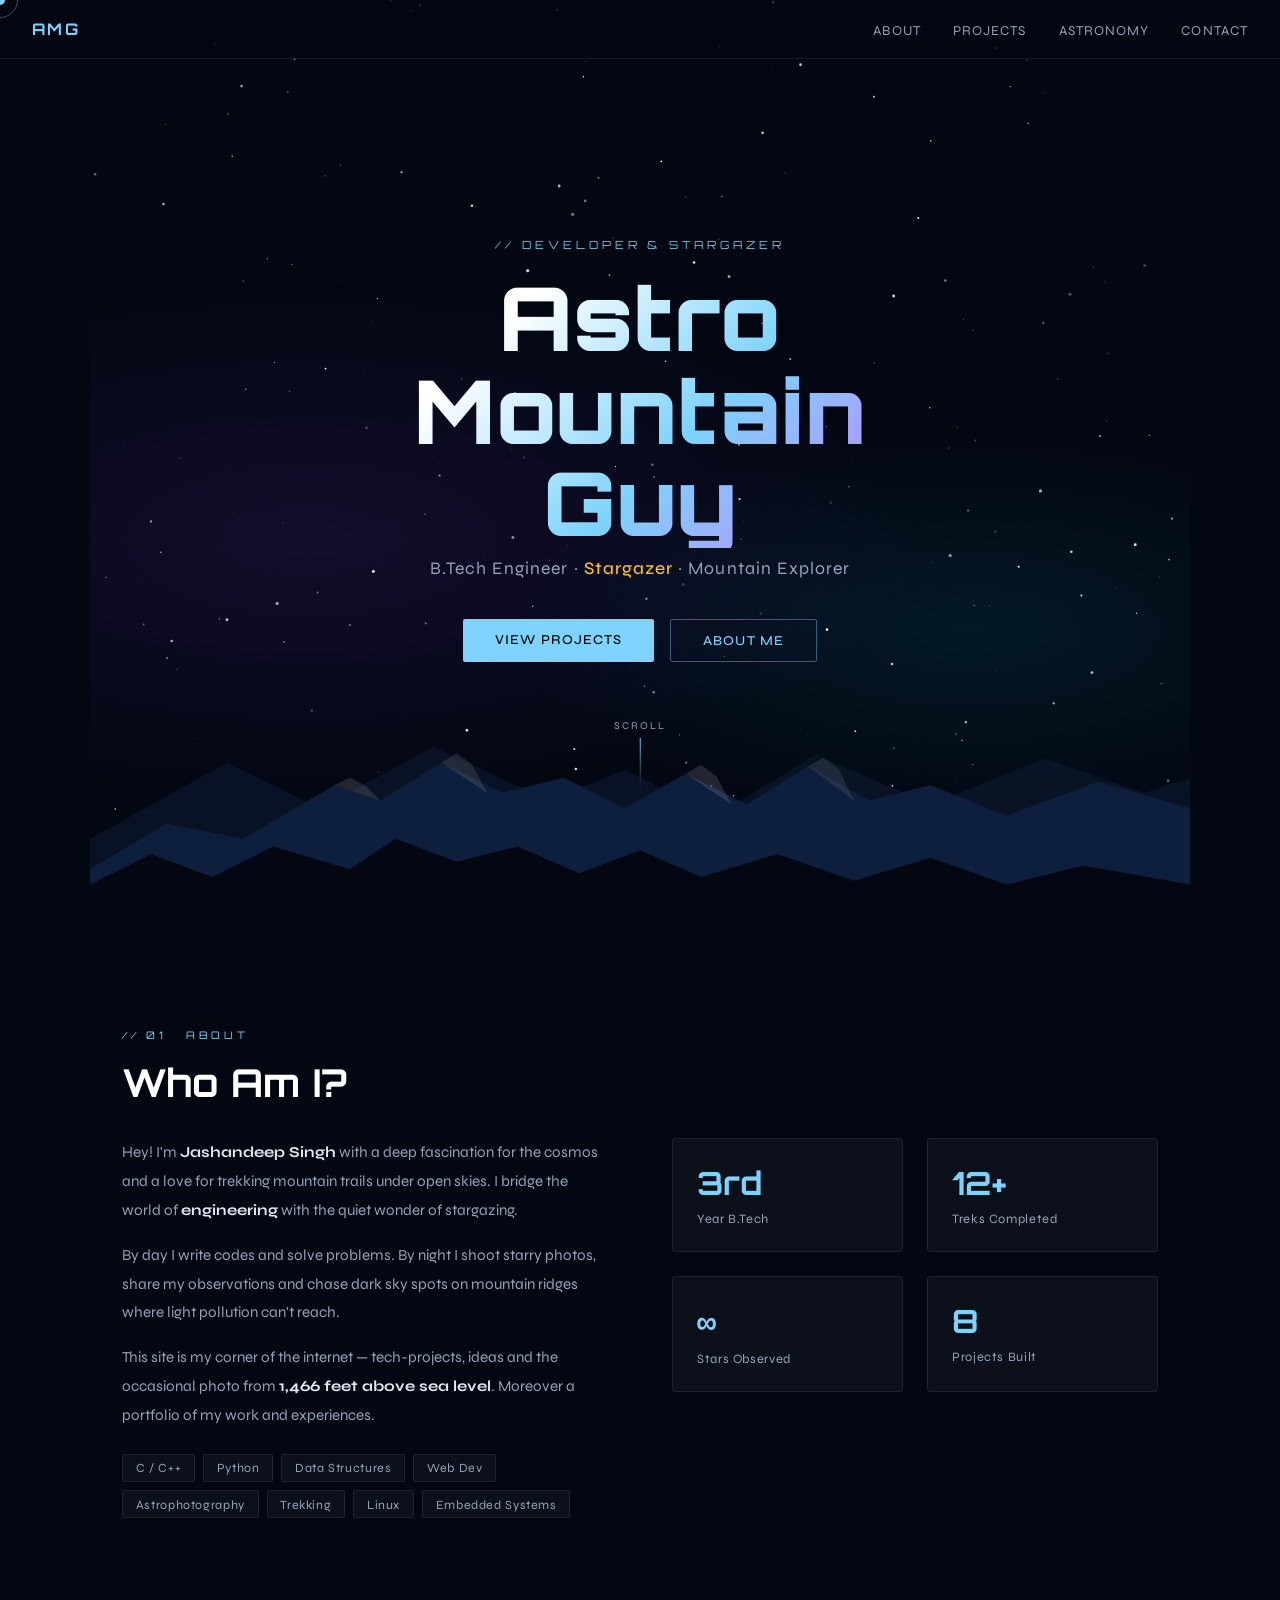
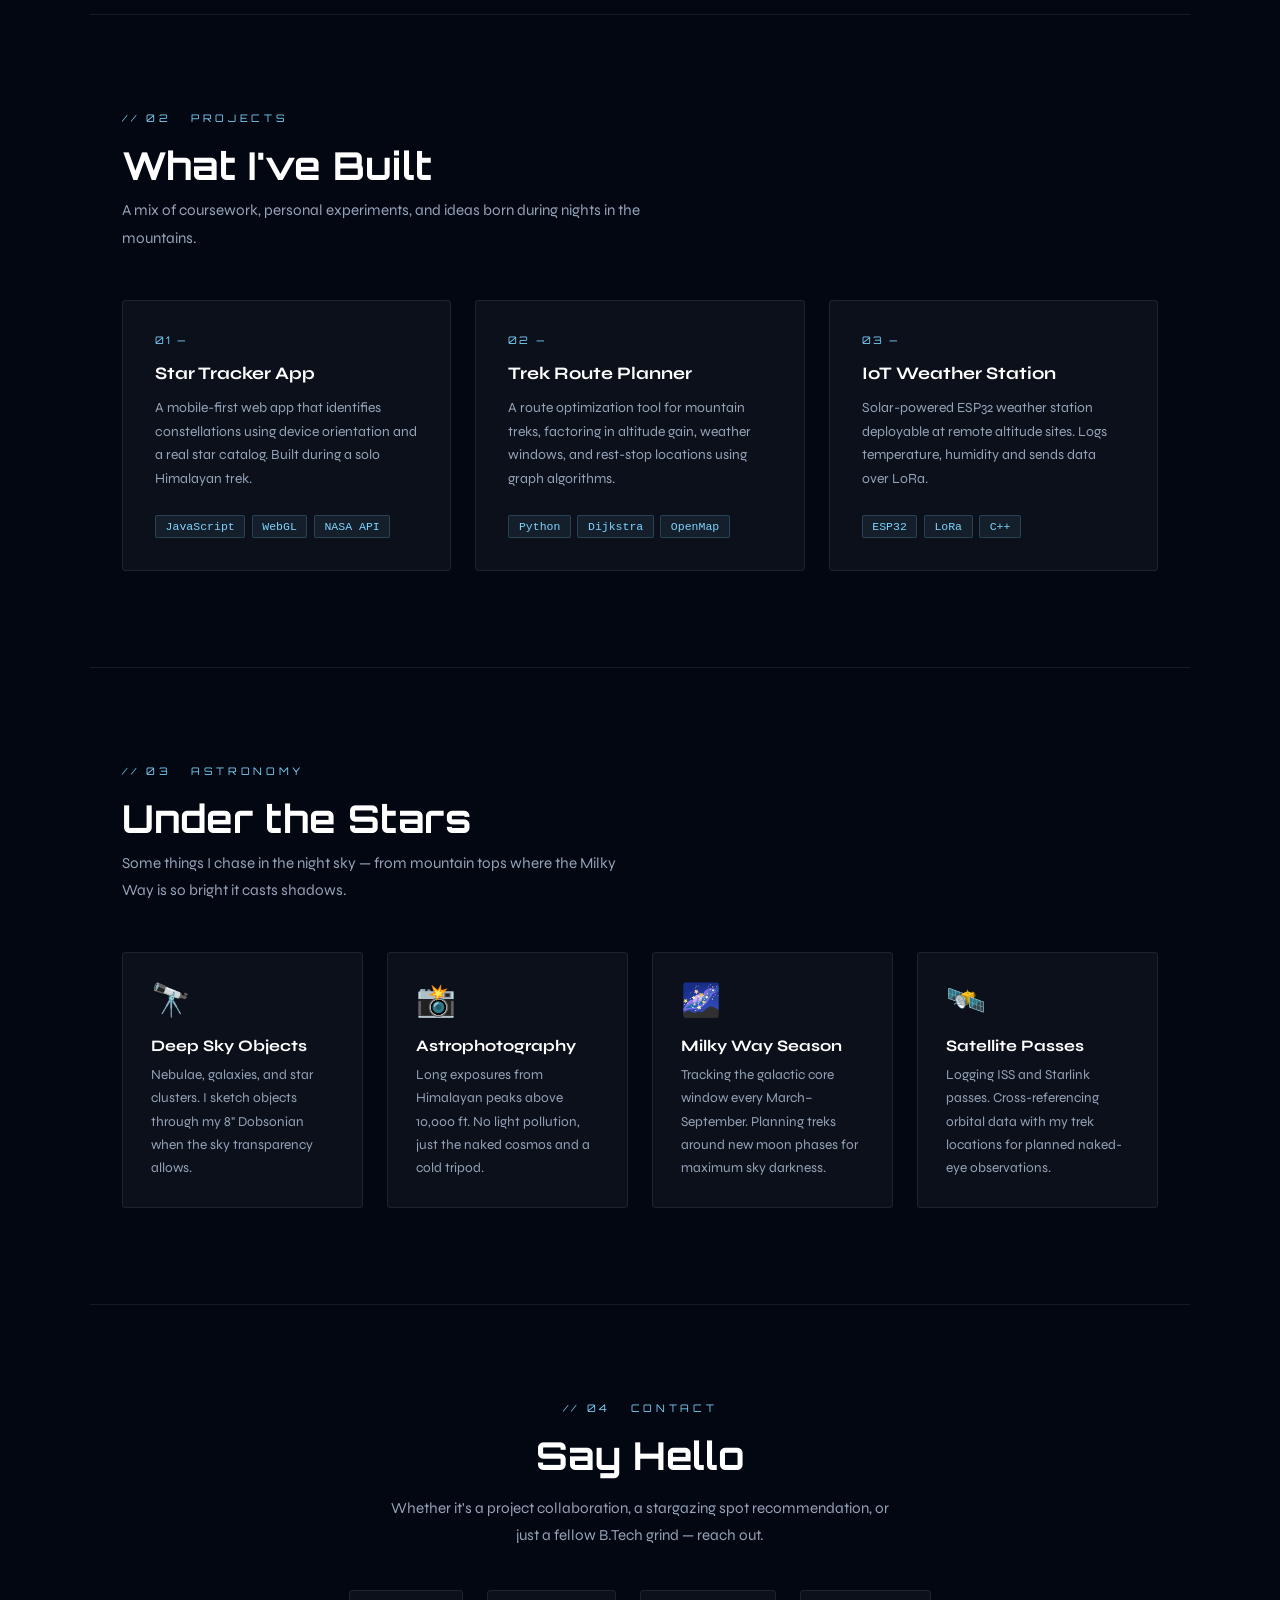
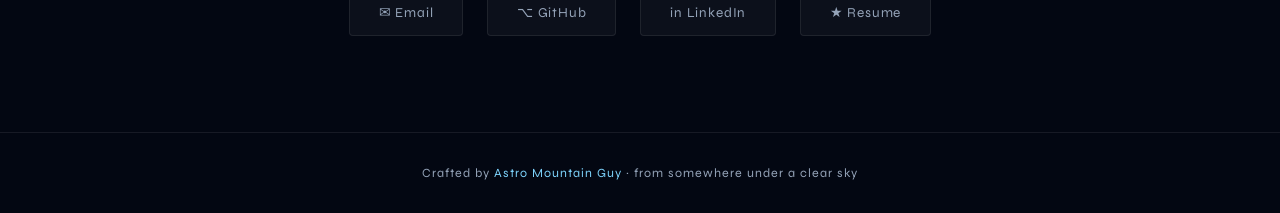
==== index.html @ 45170046 "Versions" ====
<!DOCTYPE html>
<html lang="en">
<head>
  <meta charset="UTF-8" />
  <meta name="viewport" content="width=device-width, initial-scale=1.0" />
  <title>Astro Mountain Guy</title>

  <!-- Google Fonts -->
  <link href="https://fonts.googleapis.com/css2?family=Orbitron:wght@400;700;900&family=Syne:wght@300;400;500;700&display=swap" rel="stylesheet" />

  <!-- Your stylesheet -->
  <link rel="stylesheet" href="style.css" />
</head>
<body>

  <div class="cursor" id="cursor"></div>
  <div class="cursor-ring" id="cursor-ring"></div>

  <!-- NAV -->
  <nav>
    <a href="#hero" class="nav-logo">AMG</a>
    <ul class="nav-links">
      <li><a href="#about">About</a></li>
      <li><a href="#projects">Projects</a></li>
      <li><a href="#astronomy">Astronomy</a></li>
      <li><a href="#contact">Contact</a></li>
    </ul>
  </nav>

  <!-- HERO -->
  <section id="hero">
    <canvas id="stars-canvas"></canvas>
    <div class="aurora"></div>

    <div class="hero-content">
      <p class="hero-label">// Developer &amp; Stargazer</p>
      <h1 class="hero-title">Astro<br/>Mountain<br/>Guy</h1>
      <p class="hero-sub">B.Tech Engineer · <span>Stargazer</span> · Mountain Explorer</p>
      <div class="hero-btns">
        <a href="#projects" class="btn btn-primary">View Projects</a>
        <a href="#about" class="btn btn-ghost">About Me</a>
      </div>
    </div>

    <div class="scroll-hint">
      <span>scroll</span>
      <div class="scroll-line"></div>
    </div>

    <!-- Mountain SVG -->
    <svg class="mountains" viewBox="0 0 1440 280" preserveAspectRatio="none" xmlns="http://www.w3.org/2000/svg">
      <polygon points="0,280 0,200 180,100 300,160 450,80 600,150 700,110 820,170 950,90 1100,155 1250,95 1380,140 1440,120 1440,280" fill="#0a1628" opacity="0.8"/>
      <polygon points="0,280 0,240 100,180 200,200 320,130 380,150 460,100 540,140 620,120 700,160 780,115 860,155 940,105 1020,150 1100,130 1200,170 1320,125 1440,160 1440,280" fill="#0d1f3c"/>
      <polygon points="0,280 0,260 80,220 160,250 240,210 340,240 400,200 480,230 560,210 640,245 720,215 800,250 900,220 1000,255 1100,225 1200,260 1300,235 1440,260 1440,280" fill="#030712"/>
      <polygon points="320,130 340,120 360,130 380,150" fill="rgba(255,255,255,0.12)"/>
      <polygon points="460,100 480,88 500,102 520,140" fill="rgba(255,255,255,0.1)"/>
      <polygon points="780,115 800,103 820,118 840,155" fill="rgba(255,255,255,0.12)"/>
      <polygon points="940,105 960,94 980,108 1000,150" fill="rgba(255,255,255,0.09)"/>
    </svg>
  </section>

  <!-- ABOUT -->
  <section id="about">
    <span class="section-tag">// 01 &nbsp; About</span>
    <h2 class="section-title">Who Am I?</h2>
    <div class="about-grid reveal">
      <div class="about-text">
         <p>Hey! I'm <strong>Jashandeep Singh</strong> with a deep fascination for the cosmos and a love for trekking mountain trails under open skies. I bridge the world of <strong>engineering</strong> with the quiet wonder of stargazing.</p>
        <p>By day I write codes and solve problems. By night I shoot starry photos, share my observations and chase dark sky spots on mountain ridges where light pollution can't reach.</p>
        <p>This site is my corner of the internet — tech-projects, ideas and the occasional photo from <strong>1,466 feet above sea level</strong>. Moreover a portfolio of my work and experiences.</p>
        <div class="skill-tags">
          <span class="tag">C / C++</span>
          <span class="tag">Python</span>
          <span class="tag">Data Structures</span>
          <span class="tag">Web Dev</span>
          <span class="tag">Astrophotography</span>
          <span class="tag">Trekking</span>
          <span class="tag">Linux</span>
          <span class="tag">Embedded Systems</span>
        </div>
      </div>
      <div class="stats-grid">
        <div class="stat-card">
          <span class="stat-num">3rd</span>
          <span class="stat-label">Year B.Tech</span>
        </div>
        <div class="stat-card">
          <span class="stat-num">12+</span>
          <span class="stat-label">Treks Completed</span>
        </div>
        <div class="stat-card">
          <span class="stat-num">∞</span>
          <span class="stat-label">Stars Observed</span>
        </div>
        <div class="stat-card">
          <span class="stat-num">8</span>
          <span class="stat-label">Projects Built</span>
        </div>
      </div>
    </div>
  </section>

  <!-- PROJECTS -->
  <section id="projects">
    <span class="section-tag">// 02 &nbsp; Projects</span>
    <h2 class="section-title">What I've Built</h2>
    <p class="section-desc">A mix of coursework, personal experiments, and ideas born during nights in the mountains.</p>
    <div class="projects-grid">
      <div class="project-card reveal">
        <span class="project-num">01 —</span>
        <h3 class="project-title">Star Tracker App</h3>
        <p class="project-desc">A mobile-first web app that identifies constellations using device orientation and a real star catalog. Built during a solo Himalayan trek.</p>
        <div class="project-stack">
          <span class="stack-pill">JavaScript</span>
          <span class="stack-pill">WebGL</span>
          <span class="stack-pill">NASA API</span>
        </div>
      </div>
      <div class="project-card reveal">
        <span class="project-num">02 —</span>
        <h3 class="project-title">Trek Route Planner</h3>
        <p class="project-desc">A route optimization tool for mountain treks, factoring in altitude gain, weather windows, and rest-stop locations using graph algorithms.</p>
        <div class="project-stack">
          <span class="stack-pill">Python</span>
          <span class="stack-pill">Dijkstra</span>
          <span class="stack-pill">OpenMap</span>
        </div>
      </div>
      <div class="project-card reveal">
        <span class="project-num">03 —</span>
        <h3 class="project-title">IoT Weather Station</h3>
        <p class="project-desc">Solar-powered ESP32 weather station deployable at remote altitude sites. Logs temperature, humidity and sends data over LoRa.</p>
        <div class="project-stack">
          <span class="stack-pill">ESP32</span>
          <span class="stack-pill">LoRa</span>
          <span class="stack-pill">C++</span>
        </div>
      </div>
    </div>
  </section>

  <!-- ASTRONOMY -->
  <section id="astronomy">
    <span class="section-tag">// 03 &nbsp; Astronomy</span>
    <h2 class="section-title">Under the Stars</h2>
    <p class="section-desc">Some things I chase in the night sky — from mountain tops where the Milky Way is so bright it casts shadows.</p>
    <div class="astro-grid">
      <div class="astro-card reveal">
        <span class="astro-icon">🔭</span>
        <h3 class="astro-title">Deep Sky Objects</h3>
        <p class="astro-text">Nebulae, galaxies, and star clusters. I sketch objects through my 8" Dobsonian when the sky transparency allows.</p>
      </div>
      <div class="astro-card reveal">
        <span class="astro-icon">📸</span>
        <h3 class="astro-title">Astrophotography</h3>
        <p class="astro-text">Long exposures from Himalayan peaks above 10,000 ft. No light pollution, just the naked cosmos and a cold tripod.</p>
      </div>
      <div class="astro-card reveal">
        <span class="astro-icon">🌌</span>
        <h3 class="astro-title">Milky Way Season</h3>
        <p class="astro-text">Tracking the galactic core window every March–September. Planning treks around new moon phases for maximum sky darkness.</p>
      </div>
      <div class="astro-card reveal">
        <span class="astro-icon">🛰️</span>
        <h3 class="astro-title">Satellite Passes</h3>
        <p class="astro-text">Logging ISS and Starlink passes. Cross-referencing orbital data with my trek locations for planned naked-eye observations.</p>
      </div>
    </div>
  </section>

  <!-- CONTACT -->
  <section id="contact">
    <span class="section-tag">// 04 &nbsp; Contact</span>
    <h2 class="section-title">Say Hello</h2>
    <p class="section-desc">Whether it's a project collaboration, a stargazing spot recommendation, or just a fellow B.Tech grind — reach out.</p>
    <div class="contact-links">
      <a href="mailto:you@email.com" class="contact-link">✉ Email</a>
      <a href="https://github.com/" class="contact-link">⌥ GitHub</a>
      <a href="https://linkedin.com/" class="contact-link">in LinkedIn</a>
      <a href="#" class="contact-link">★ Resume</a>
    </div>
  </section>

  <footer>
    <p>Crafted by <span>Astro Mountain Guy</span> · from somewhere under a clear sky</p>
  </footer>

  <!-- JavaScript -->
  <script>
    // Custom cursor
    const cursor = document.getElementById('cursor');
    const ring = document.getElementById('cursor-ring');
    document.addEventListener('mousemove', e => {
      cursor.style.left = e.clientX + 'px';
      cursor.style.top  = e.clientY + 'px';
      ring.style.left   = e.clientX + 'px';
      ring.style.top    = e.clientY + 'px';
    });

    // Stars
    const canvas = document.getElementById('stars-canvas');
    const ctx = canvas.getContext('2d');
    let stars = [];
    function resize() {
      canvas.width  = window.innerWidth;
      canvas.height = window.innerHeight;
      stars = [];
      for (let i = 0; i < 300; i++) {
        stars.push({
          x: Math.random() * canvas.width,
          y: Math.random() * canvas.height,
          r: Math.random() * 1.4 + 0.2,
          a: Math.random(),
          da: (Math.random() - 0.5) * 0.004
        });
      }
    }
    resize();
    window.addEventListener('resize', resize);

    function drawStars() {
      ctx.clearRect(0, 0, canvas.width, canvas.height);
      stars.forEach(s => {
        s.a = Math.max(0.05, Math.min(1, s.a + s.da));
        if (s.a <= 0.05 || s.a >= 1) s.da *= -1;
        ctx.beginPath();
        ctx.arc(s.x, s.y, s.r, 0, Math.PI * 2);
        ctx.fillStyle = `rgba(255,255,255,${s.a})`;
        ctx.fill();
      });
      if (Math.random() < 0.002) {
        const sx = Math.random() * canvas.width * 0.8;
        const sy = Math.random() * canvas.height * 0.4;
        const grad = ctx.createLinearGradient(sx, sy, sx + 120, sy + 60);
        grad.addColorStop(0, 'rgba(125,211,252,0.8)');
        grad.addColorStop(1, 'transparent');
        ctx.strokeStyle = grad; ctx.lineWidth = 1.5;
        ctx.beginPath(); ctx.moveTo(sx, sy); ctx.lineTo(sx + 120, sy + 60);
        ctx.stroke();
      }
      requestAnimationFrame(drawStars);
    }
    drawStars();

    // Scroll reveal
    const reveals = document.querySelectorAll('.reveal');
    const observer = new IntersectionObserver(entries => {
      entries.forEach((e, i) => {
        if (e.isIntersecting) {
          setTimeout(() => e.target.classList.add('visible'), i * 80);
          observer.unobserve(e.target);
        }
      });
    }, { threshold: 0.1 });
    reveals.forEach(el => observer.observe(el));

    // Parallax
    window.addEventListener('scroll', () => {
      const y = window.scrollY;
      document.querySelector('.mountains').style.transform = `translateY(${y * 0.3}px)`;
      document.querySelector('.aurora').style.transform    = `translateY(${y * 0.1}px)`;
    });
  </script>

</body>
</html>
---- style.css ----
*, *::before, *::after { margin: 0; padding: 0; box-sizing: border-box; }

:root {
  --sky: #030712;
  --deep: #050d1f;
  --accent: #7dd3fc;
  --accent2: #c084fc;
  --gold: #fbbf24;
  --muted: #94a3b8;
  --surface: rgba(255,255,255,0.04);
  --border: rgba(255,255,255,0.08);
}

html { scroll-behavior: smooth; }

body {
  font-family: 'Syne', sans-serif;
  background: var(--sky);
  color: #e2e8f0;
  overflow-x: hidden;
  cursor: none;
}

/* ─── Custom Cursor ─── */
.cursor {
  position: fixed; width: 10px; height: 10px;
  background: var(--accent); border-radius: 50%;
  pointer-events: none; z-index: 9999;
  transform: translate(-50%,-50%);
  transition: transform 0.1s, background 0.3s;
  mix-blend-mode: screen;
}
.cursor-ring {
  position: fixed; width: 36px; height: 36px;
  border: 1px solid rgba(125,211,252,0.4); border-radius: 50%;
  pointer-events: none; z-index: 9998;
  transform: translate(-50%,-50%);
  transition: transform 0.15s ease, width 0.3s, height 0.3s;
}

/* ─── Nav ─── */
nav {
  position: fixed; top: 0; left: 0; right: 0; z-index: 100;
  padding: 1.2rem 2rem;
  display: flex; justify-content: space-between; align-items: center;
  backdrop-filter: blur(20px);
  background: rgba(3,7,18,0.6);
  border-bottom: 0.5px solid var(--border);
  transition: background 0.4s;
}
.nav-logo {
  font-family: 'Orbitron', monospace;
  font-size: 1rem; font-weight: 700;
  letter-spacing: 0.15em;
  color: var(--accent);
  text-decoration: none;
}
.nav-links { display: flex; gap: 2rem; list-style: none; }
.nav-links a {
  text-decoration: none; color: var(--muted);
  font-size: 0.85rem; letter-spacing: 0.08em;
  text-transform: uppercase;
  transition: color 0.3s;
  position: relative;
}
.nav-links a::after {
  content: ''; position: absolute; bottom: -4px; left: 0; right: 0;
  height: 1px; background: var(--accent);
  transform: scaleX(0); transition: transform 0.3s;
}
.nav-links a:hover { color: #fff; }
.nav-links a:hover::after { transform: scaleX(1); }

/* ─── Hero ─── */
#hero {
  position: relative; height: 100vh; overflow: hidden;
  display: flex; align-items: center; justify-content: center;
}
#stars-canvas {
  position: absolute; inset: 0; z-index: 0;
}
.mountains {
  position: absolute; bottom: 0; left: 0; right: 0; z-index: 2;
}
.aurora {
  position: absolute; inset: 0; z-index: 1; pointer-events: none;
  background:
    radial-gradient(ellipse 80% 40% at 20% 60%, rgba(124,58,237,0.12) 0%, transparent 70%),
    radial-gradient(ellipse 60% 30% at 80% 70%, rgba(6,182,212,0.1) 0%, transparent 70%);
  animation: aurora-shift 12s ease-in-out infinite alternate;
}
@keyframes aurora-shift {
  from { opacity: 0.6; transform: scaleX(1); }
  to   { opacity: 1;   transform: scaleX(1.08); }
}
.hero-content {
  position: relative; z-index: 3;
  text-align: center;
  animation: fade-up 1.2s ease both;
}
@keyframes fade-up {
  from { opacity: 0; transform: translateY(30px); }
  to   { opacity: 1; transform: translateY(0); }
}
.hero-label {
  font-family: 'Orbitron', monospace;
  font-size: 0.7rem; letter-spacing: 0.35em;
  color: var(--accent); text-transform: uppercase;
  margin-bottom: 1.2rem; opacity: 0.9;
}
.hero-title {
  font-family: 'Orbitron', monospace;
  font-size: clamp(2.4rem, 7vw, 5.5rem);
  font-weight: 900; line-height: 1.05;
  background: linear-gradient(135deg, #fff 20%, var(--accent) 60%, var(--accent2) 100%);
  -webkit-background-clip: text;
  -webkit-text-fill-color: transparent;
  background-clip: text;
  margin-bottom: 0.6rem;
}
.hero-sub {
  font-size: clamp(0.85rem, 2vw, 1.1rem);
  color: var(--muted); font-weight: 300;
  letter-spacing: 0.06em; margin-bottom: 2.5rem;
}
.hero-sub span { color: var(--gold); font-weight: 500; }

.hero-btns { display: flex; gap: 1rem; justify-content: center; flex-wrap: wrap; }
.btn {
  padding: 0.75rem 2rem;
  font-family: 'Syne', sans-serif;
  font-size: 0.85rem; font-weight: 500;
  letter-spacing: 0.08em; text-transform: uppercase;
  border-radius: 2px;
  text-decoration: none; cursor: none;
  transition: all 0.3s;
}
.btn-primary { background: var(--accent); color: #000; border: none; }
.btn-primary:hover { background: #fff; transform: translateY(-2px); }
.btn-ghost {
  background: transparent; color: var(--accent);
  border: 1px solid rgba(125,211,252,0.4);
}
.btn-ghost:hover { background: rgba(125,211,252,0.1); transform: translateY(-2px); }

.scroll-hint {
  position: absolute; bottom: 7rem; left: 50%;
  transform: translateX(-50%); z-index: 3;
  display: flex; flex-direction: column; align-items: center; gap: 0.4rem;
}
.scroll-hint span {
  font-size: 0.65rem; letter-spacing: 0.2em;
  color: var(--muted); text-transform: uppercase;
}
.scroll-line {
  width: 1px; height: 50px;
  background: linear-gradient(to bottom, var(--accent), transparent);
  animation: scroll-drop 2s ease-in-out infinite;
}
@keyframes scroll-drop {
  0%,100% { opacity: 0; transform: translateY(-10px); }
  50%      { opacity: 1; transform: translateY(0); }
}

/* ─── Sections ─── */
section { padding: 6rem 2rem; max-width: 1100px; margin: 0 auto; }

.section-tag {
  font-family: 'Orbitron', monospace;
  font-size: 0.65rem; letter-spacing: 0.35em;
  color: var(--accent); text-transform: uppercase;
  margin-bottom: 1rem; display: block;
}
h2.section-title {
  font-family: 'Orbitron', monospace;
  font-size: clamp(1.6rem, 4vw, 2.4rem);
  font-weight: 700; color: #fff; margin-bottom: 0.5rem;
}
.section-desc {
  color: var(--muted); max-width: 520px;
  line-height: 1.8; font-size: 0.95rem; margin-bottom: 3rem;
}

/* ─── About ─── */
#about { padding-top: 8rem; }
.about-grid {
  display: grid; grid-template-columns: 1fr 1fr;
  gap: 4rem; align-items: start; margin-top: 2rem;
}
.about-text p {
  color: var(--muted); line-height: 1.9;
  font-size: 0.95rem; margin-bottom: 1rem;
}
.about-text strong { color: #e2e8f0; }

.skill-tags { display: flex; flex-wrap: wrap; gap: 0.5rem; margin-top: 1.5rem; }
.tag {
  padding: 0.35rem 0.8rem;
  background: var(--surface);
  border: 0.5px solid var(--border);
  border-radius: 2px;
  font-size: 0.78rem; color: var(--muted);
  letter-spacing: 0.05em; transition: all 0.3s;
}
.tag:hover { border-color: var(--accent); color: var(--accent); }

.stats-grid { display: grid; grid-template-columns: 1fr 1fr; gap: 1.5rem; }
.stat-card {
  padding: 1.5rem;
  background: var(--surface);
  border: 0.5px solid var(--border);
  border-radius: 4px;
  transition: border-color 0.3s, transform 0.3s;
}
.stat-card:hover { border-color: rgba(125,211,252,0.4); transform: translateY(-3px); }
.stat-num {
  font-family: 'Orbitron', monospace;
  font-size: 2rem; font-weight: 700; color: var(--accent);
  display: block; margin-bottom: 0.3rem;
}
.stat-label { font-size: 0.8rem; color: var(--muted); letter-spacing: 0.05em; }

/* ─── Projects ─── */
#projects { border-top: 0.5px solid var(--border); }
.projects-grid {
  display: grid; grid-template-columns: repeat(auto-fit, minmax(300px, 1fr));
  gap: 1.5rem; margin-top: 1rem;
}
.project-card {
  padding: 2rem;
  background: var(--surface);
  border: 0.5px solid var(--border);
  border-radius: 4px;
  position: relative; overflow: hidden;
  transition: all 0.4s; cursor: none;
}
.project-card::before {
  content: '';
  position: absolute; top: 0; left: 0; right: 0; height: 1px;
  background: linear-gradient(90deg, transparent, var(--accent), transparent);
  opacity: 0; transition: opacity 0.4s;
}
.project-card:hover { transform: translateY(-6px); border-color: rgba(125,211,252,0.2); }
.project-card:hover::before { opacity: 1; }
.project-num {
  font-family: 'Orbitron', monospace;
  font-size: 0.65rem; color: var(--accent);
  letter-spacing: 0.2em; margin-bottom: 1rem; display: block;
}
.project-title { font-size: 1.1rem; font-weight: 700; color: #fff; margin-bottom: 0.75rem; }
.project-desc { font-size: 0.87rem; color: var(--muted); line-height: 1.7; margin-bottom: 1.5rem; }
.project-stack { display: flex; flex-wrap: wrap; gap: 0.4rem; }
.stack-pill {
  padding: 0.25rem 0.6rem;
  background: rgba(125,211,252,0.08);
  border: 0.5px solid rgba(125,211,252,0.2);
  border-radius: 2px;
  font-size: 0.72rem; color: var(--accent); font-family: monospace;
}

/* ─── Astronomy ─── */
#astronomy { border-top: 0.5px solid var(--border); }
.astro-grid {
  display: grid; grid-template-columns: repeat(auto-fit, minmax(240px, 1fr));
  gap: 1.5rem; margin-top: 1rem;
}
.astro-card {
  padding: 1.75rem;
  background: var(--surface);
  border: 0.5px solid var(--border);
  border-radius: 4px; transition: all 0.4s;
}
.astro-card:hover { border-color: rgba(192,132,252,0.4); transform: translateY(-4px); }
.astro-icon { font-size: 2rem; margin-bottom: 1rem; display: block; }
.astro-title { font-size: 1rem; font-weight: 700; color: #fff; margin-bottom: 0.5rem; }
.astro-text { font-size: 0.85rem; color: var(--muted); line-height: 1.7; }

/* ─── Contact ─── */
#contact { border-top: 0.5px solid var(--border); text-align: center; }
#contact .section-desc { margin: 1rem auto 2.5rem; }
.contact-links { display: flex; justify-content: center; gap: 1.5rem; flex-wrap: wrap; }
.contact-link {
  padding: 0.85rem 1.8rem;
  background: var(--surface);
  border: 0.5px solid var(--border);
  border-radius: 4px;
  text-decoration: none; color: var(--muted);
  font-size: 0.85rem; letter-spacing: 0.06em;
  transition: all 0.3s; cursor: none;
}
.contact-link:hover { border-color: var(--accent); color: var(--accent); transform: translateY(-3px); }

/* ─── Footer ─── */
footer {
  text-align: center; padding: 2rem;
  border-top: 0.5px solid var(--border);
  color: var(--muted); font-size: 0.78rem;
  letter-spacing: 0.08em;
}
footer span { color: var(--accent); }

/* ─── Scroll Reveal ─── */
.reveal {
  opacity: 0; transform: translateY(24px);
  transition: opacity 0.7s ease, transform 0.7s ease;
}
.reveal.visible { opacity: 1; transform: translateY(0); }

/* ─── Mobile ─── */
@media (max-width: 700px) {
  .about-grid { grid-template-columns: 1fr; gap: 2rem; }
  .nav-links { display: none; }
}
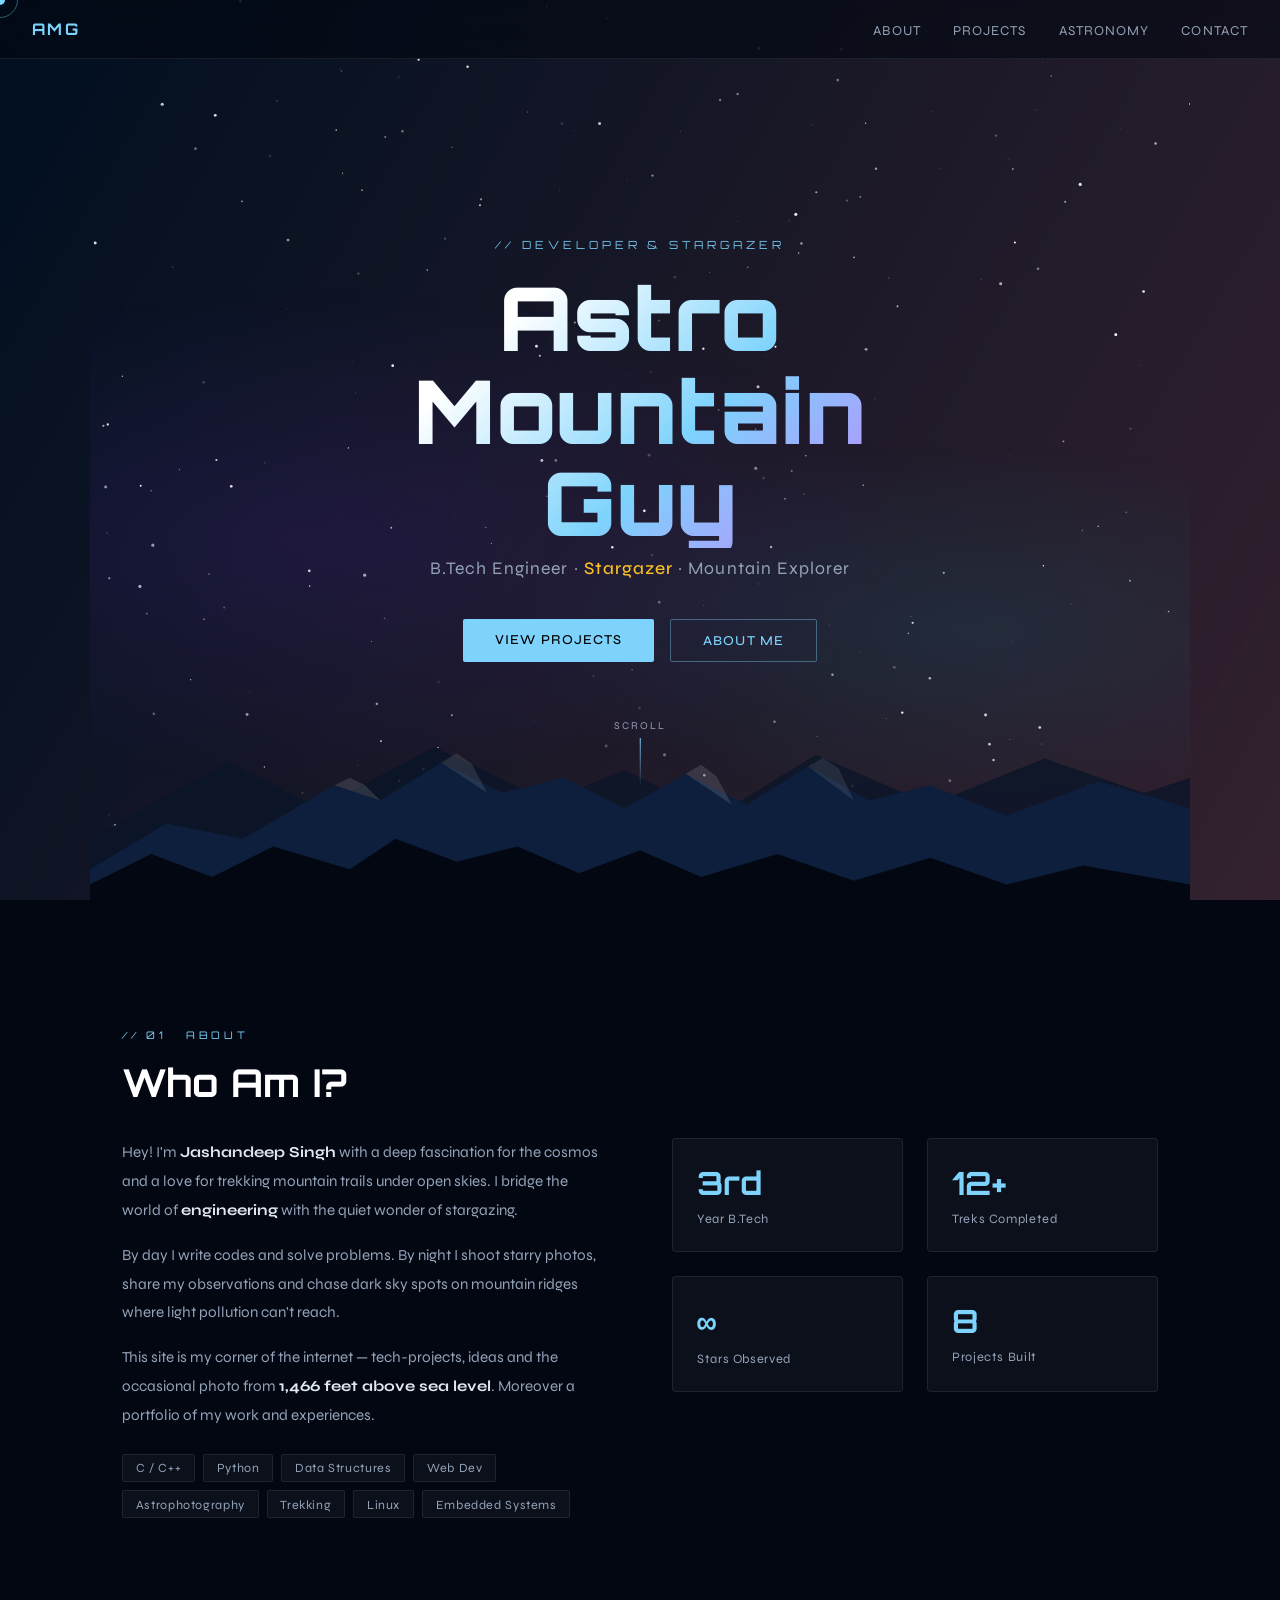
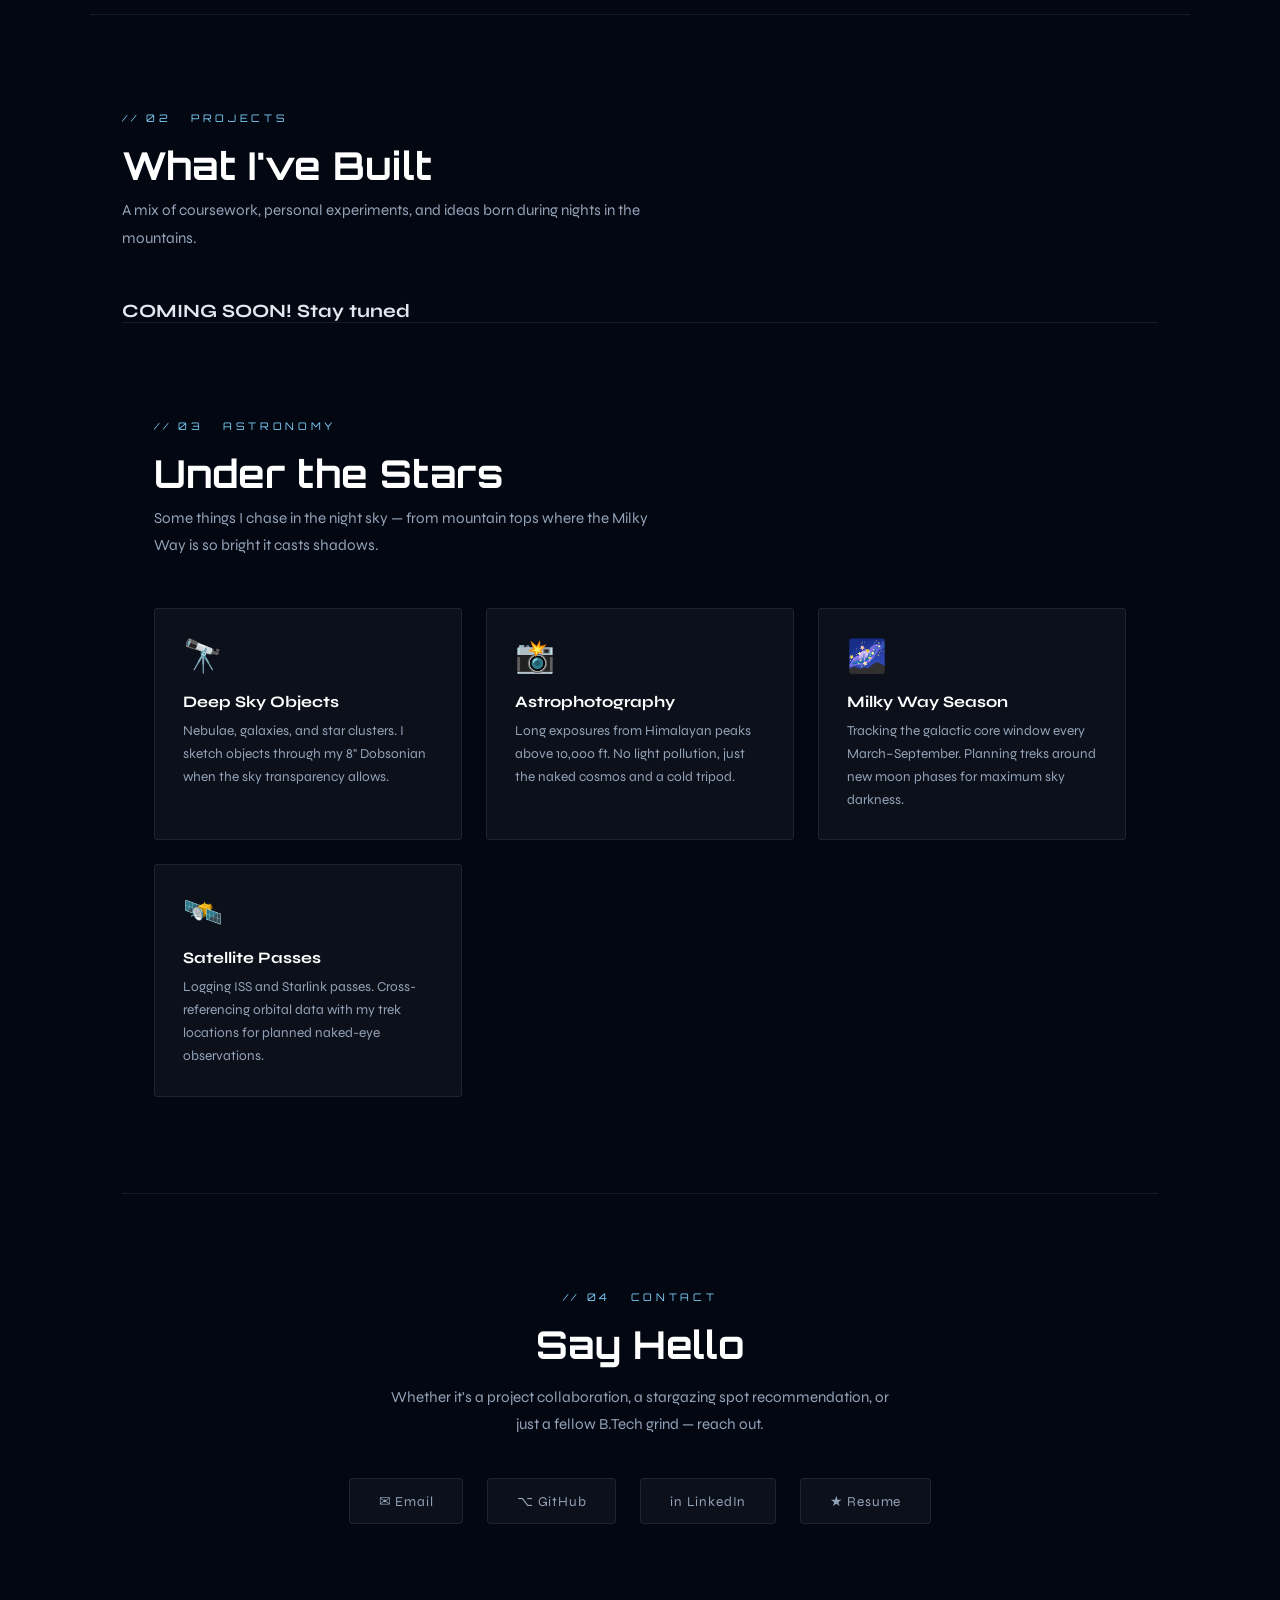
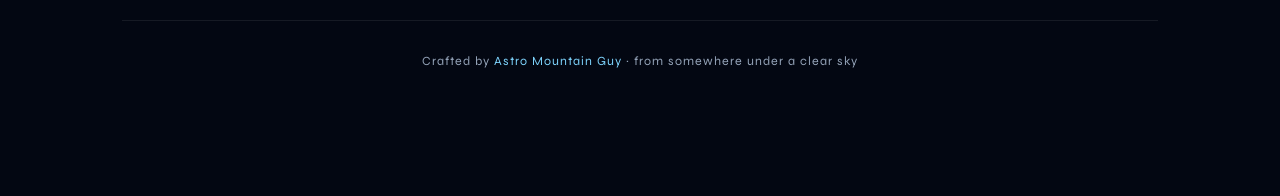
==== commit c11c9611: "New Version" ====
--- a/index.html
+++ b/index.html
@@ -105,7 +105,9 @@
     <span class="section-tag">// 02 &nbsp; Projects</span>
     <h2 class="section-title">What I've Built</h2>
     <p class="section-desc">A mix of coursework, personal experiments, and ideas born during nights in the mountains.</p>
-    <div class="projects-grid">
+    <h3>COMING SOON! Stay tuned </h3>
+
+    <!--<div class="projects-grid">
       <div class="project-card reveal">
         <span class="project-num">01 —</span>
         <h3 class="project-title">Star Tracker App</h3>
--- a/style.css
+++ b/style.css
@@ -21,6 +21,39 @@
   cursor: none;
 }
 
+
+ /* Low-opacity image overlay for subtle stardust effect */
+    body::after {
+      content: '';
+      position: fixed; inset: 0;
+      z-index: -1;
+      pointer-events: none;
+      background: url("https://i.ibb.co/DH6wkVQL/Aries-Science-Center.jpg") center bottom 35%/cover no-repeat;
+      opacity: 14.5%;
+      mix-blend-mode: screen;
+    }
+
+    @keyframes gradientShift {
+      0% { background-position: 0% 50%; }
+      50% { background-position: 100% 50%; }
+      100% { background-position: 0% 50%; }
+    }
+
+ /* Animated gradient background behind page content */
+    body::before {
+      content: '';
+      position: fixed; inset: 0;
+      z-index: -2;
+      pointer-events: none;
+      opacity: 0.96;
+      background: linear-gradient(120deg, #001021 0%, #884e6062 25%, #3a6a9c 50%, #0b1840 75%, #051526 100%);
+      background-size: 400% 400%;
+      animation: gradientShift 25s ease infinite;
+    }
+
+
+
+
 /* ─── Custom Cursor ─── */
 .cursor {
   position: fixed; width: 10px; height: 10px;
@@ -87,7 +120,7 @@
   background:
     radial-gradient(ellipse 80% 40% at 20% 60%, rgba(124,58,237,0.12) 0%, transparent 70%),
     radial-gradient(ellipse 60% 30% at 80% 70%, rgba(6,182,212,0.1) 0%, transparent 70%);
-  animation: aurora-shift 12s ease-in-out infinite alternate;
+  animation: aurora-shift 5s ease-in-out infinite alternate;
 }
 @keyframes aurora-shift {
   from { opacity: 0.6; transform: scaleX(1); }
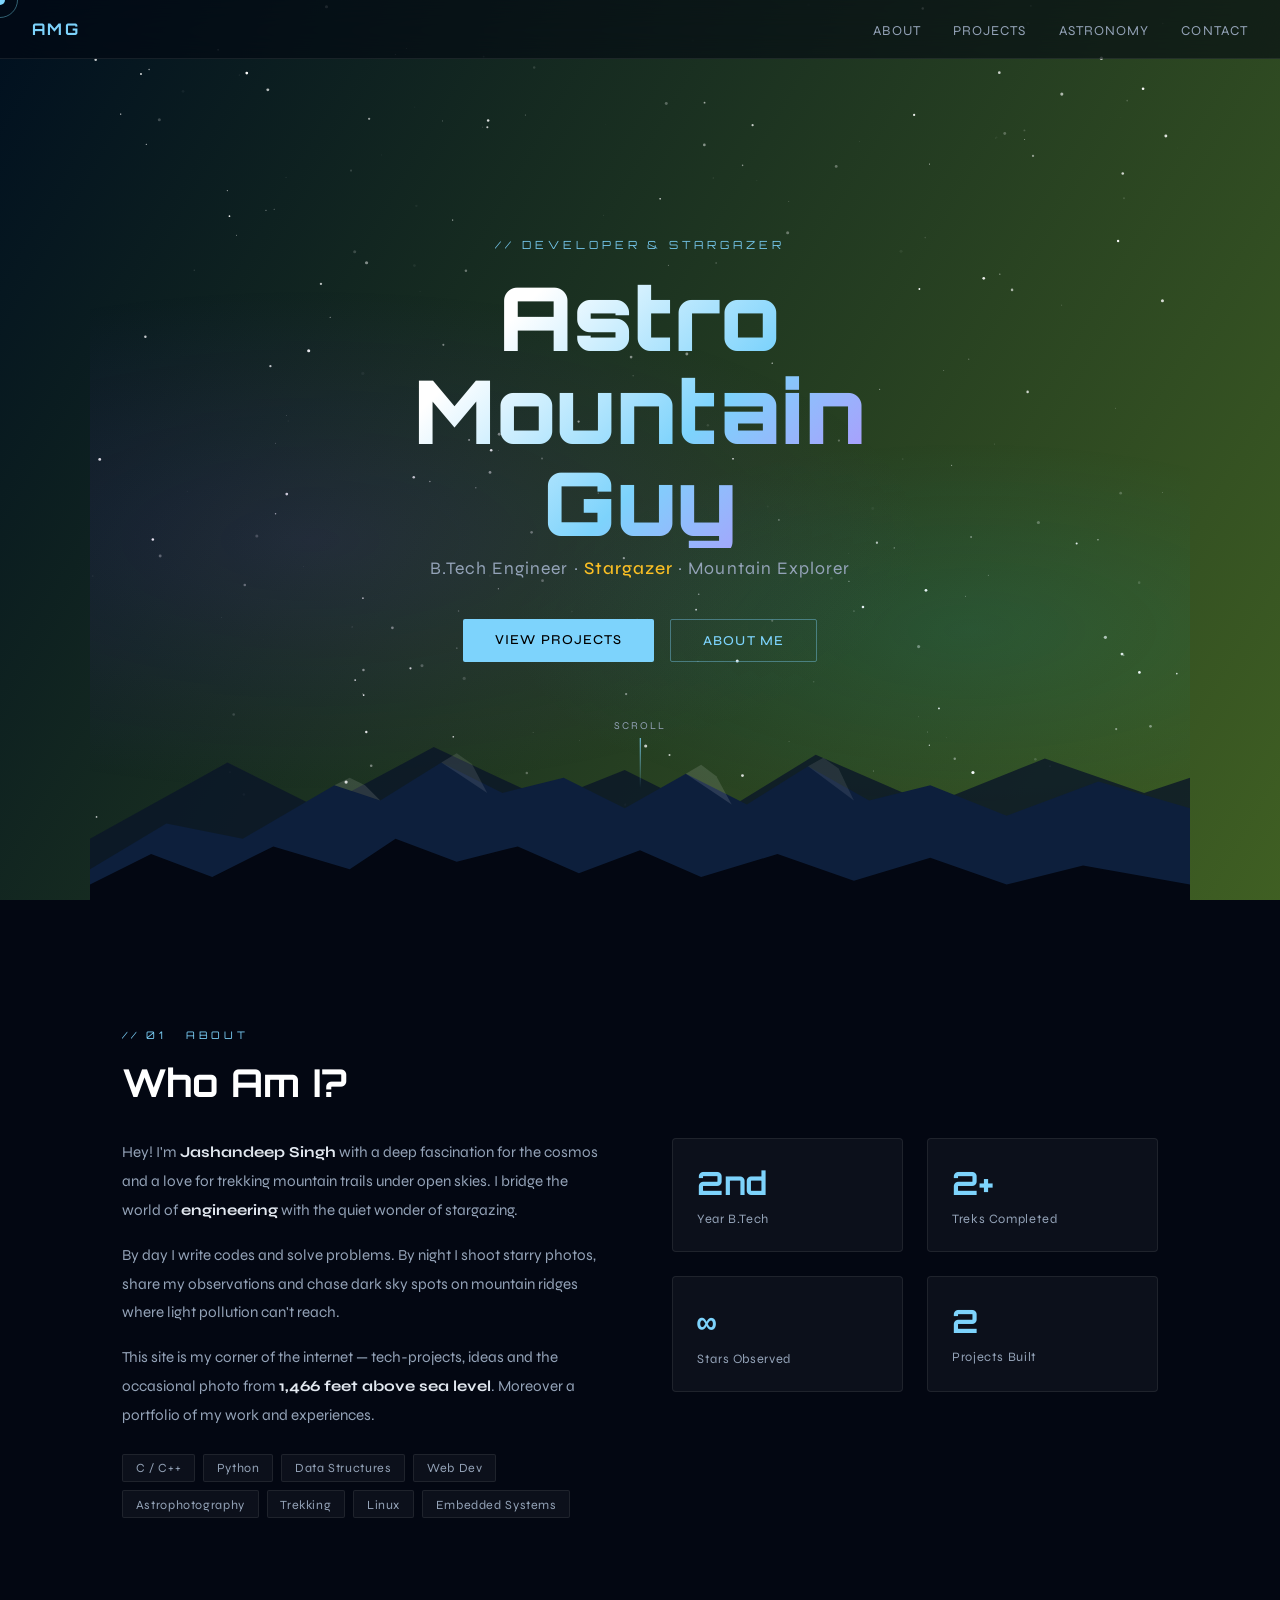
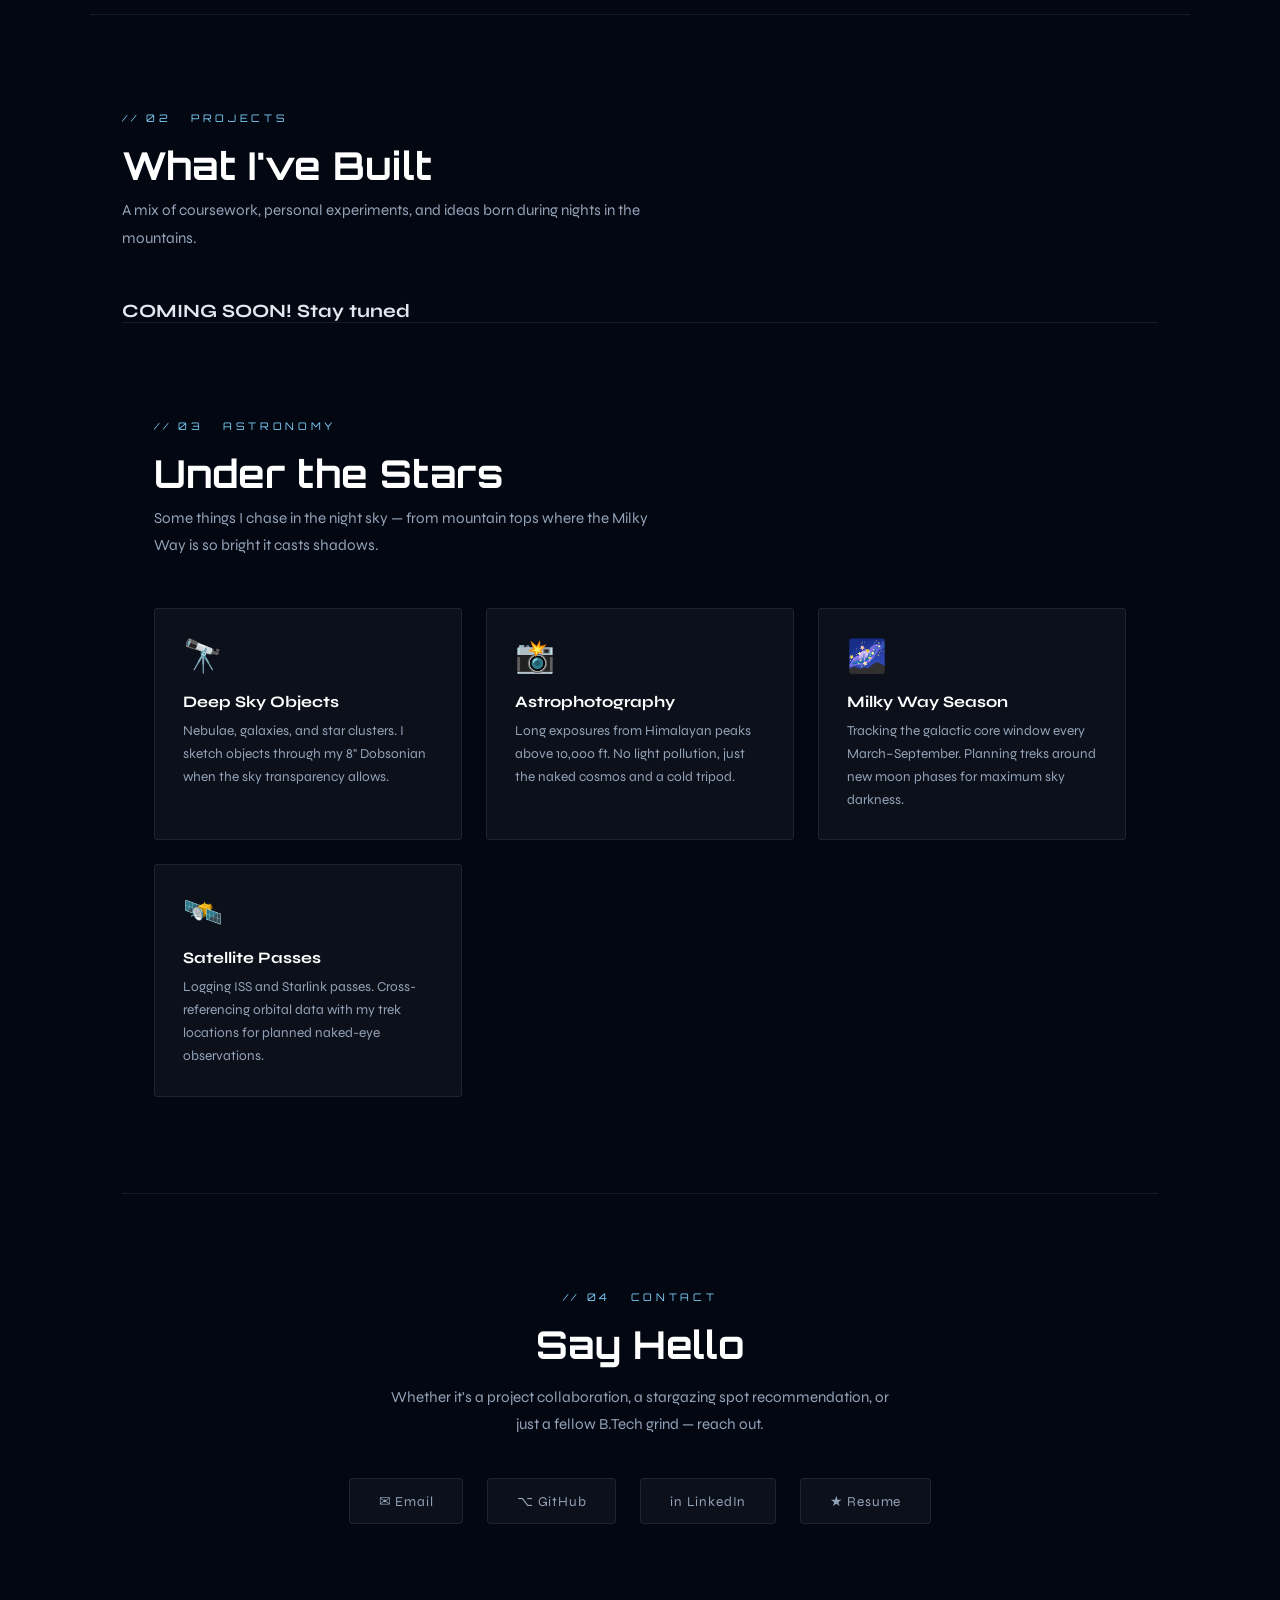
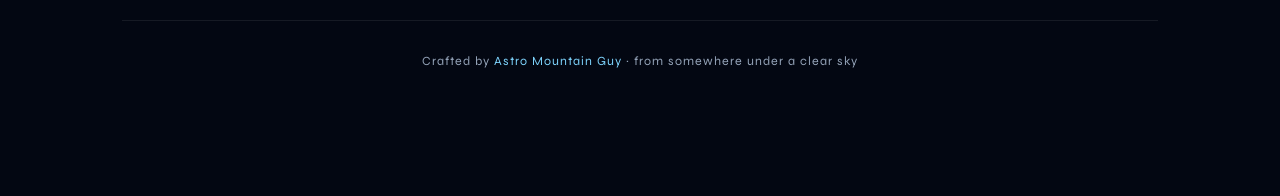
==== commit b61bb388: "New versions" ====
--- a/index.html
+++ b/index.html
@@ -81,11 +81,11 @@
       </div>
       <div class="stats-grid">
         <div class="stat-card">
-          <span class="stat-num">3rd</span>
+          <span class="stat-num">2nd</span>
           <span class="stat-label">Year B.Tech</span>
         </div>
         <div class="stat-card">
-          <span class="stat-num">12+</span>
+          <span class="stat-num">2+</span>
           <span class="stat-label">Treks Completed</span>
         </div>
         <div class="stat-card">
@@ -93,7 +93,7 @@
           <span class="stat-label">Stars Observed</span>
         </div>
         <div class="stat-card">
-          <span class="stat-num">8</span>
+          <span class="stat-num">2</span>
           <span class="stat-label">Projects Built</span>
         </div>
       </div>
@@ -176,10 +176,10 @@
     <h2 class="section-title">Say Hello</h2>
     <p class="section-desc">Whether it's a project collaboration, a stargazing spot recommendation, or just a fellow B.Tech grind — reach out.</p>
     <div class="contact-links">
-      <a href="mailto:you@email.com" class="contact-link">✉ Email</a>
-      <a href="https://github.com/" class="contact-link">⌥ GitHub</a>
-      <a href="https://linkedin.com/" class="contact-link">in LinkedIn</a>
-      <a href="#" class="contact-link">★ Resume</a>
+     <a href="mailto:astrofrontyardcosmos@email.com" class="contact-link">✉ Email</a>
+      <a href="https://github.com/JashanDX" class="contact-link">⌥ GitHub</a>
+      <a href="https://www.linkedin.com/in/jashandeep-singh-889b10241/" class="contact-link">in LinkedIn</a>
+      <a href="https://autocv-f4e010.tiiny.site" class="contact-link">★ Resume</a>
     </div>
   </section>
 
--- a/style.css
+++ b/style.css
@@ -46,7 +46,7 @@
       z-index: -2;
       pointer-events: none;
       opacity: 0.96;
-      background: linear-gradient(120deg, #001021 0%, #884e6062 25%, #3a6a9c 50%, #0b1840 75%, #051526 100%);
+      background: linear-gradient(120deg, #001021 0%, #426324 25%, #3a6a9c 50%, #0b1840 75%, #051526 100%);
       background-size: 400% 400%;
       animation: gradientShift 25s ease infinite;
     }
@@ -65,7 +65,7 @@
 }
 .cursor-ring {
   position: fixed; width: 36px; height: 36px;
-  border: 1px solid rgba(125,211,252,0.4); border-radius: 50%;
+  border: 1px solid rgba(125, 227, 252, 0.4); border-radius: 50%;
   pointer-events: none; z-index: 9998;
   transform: translate(-50%,-50%);
   transition: transform 0.15s ease, width 0.3s, height 0.3s;
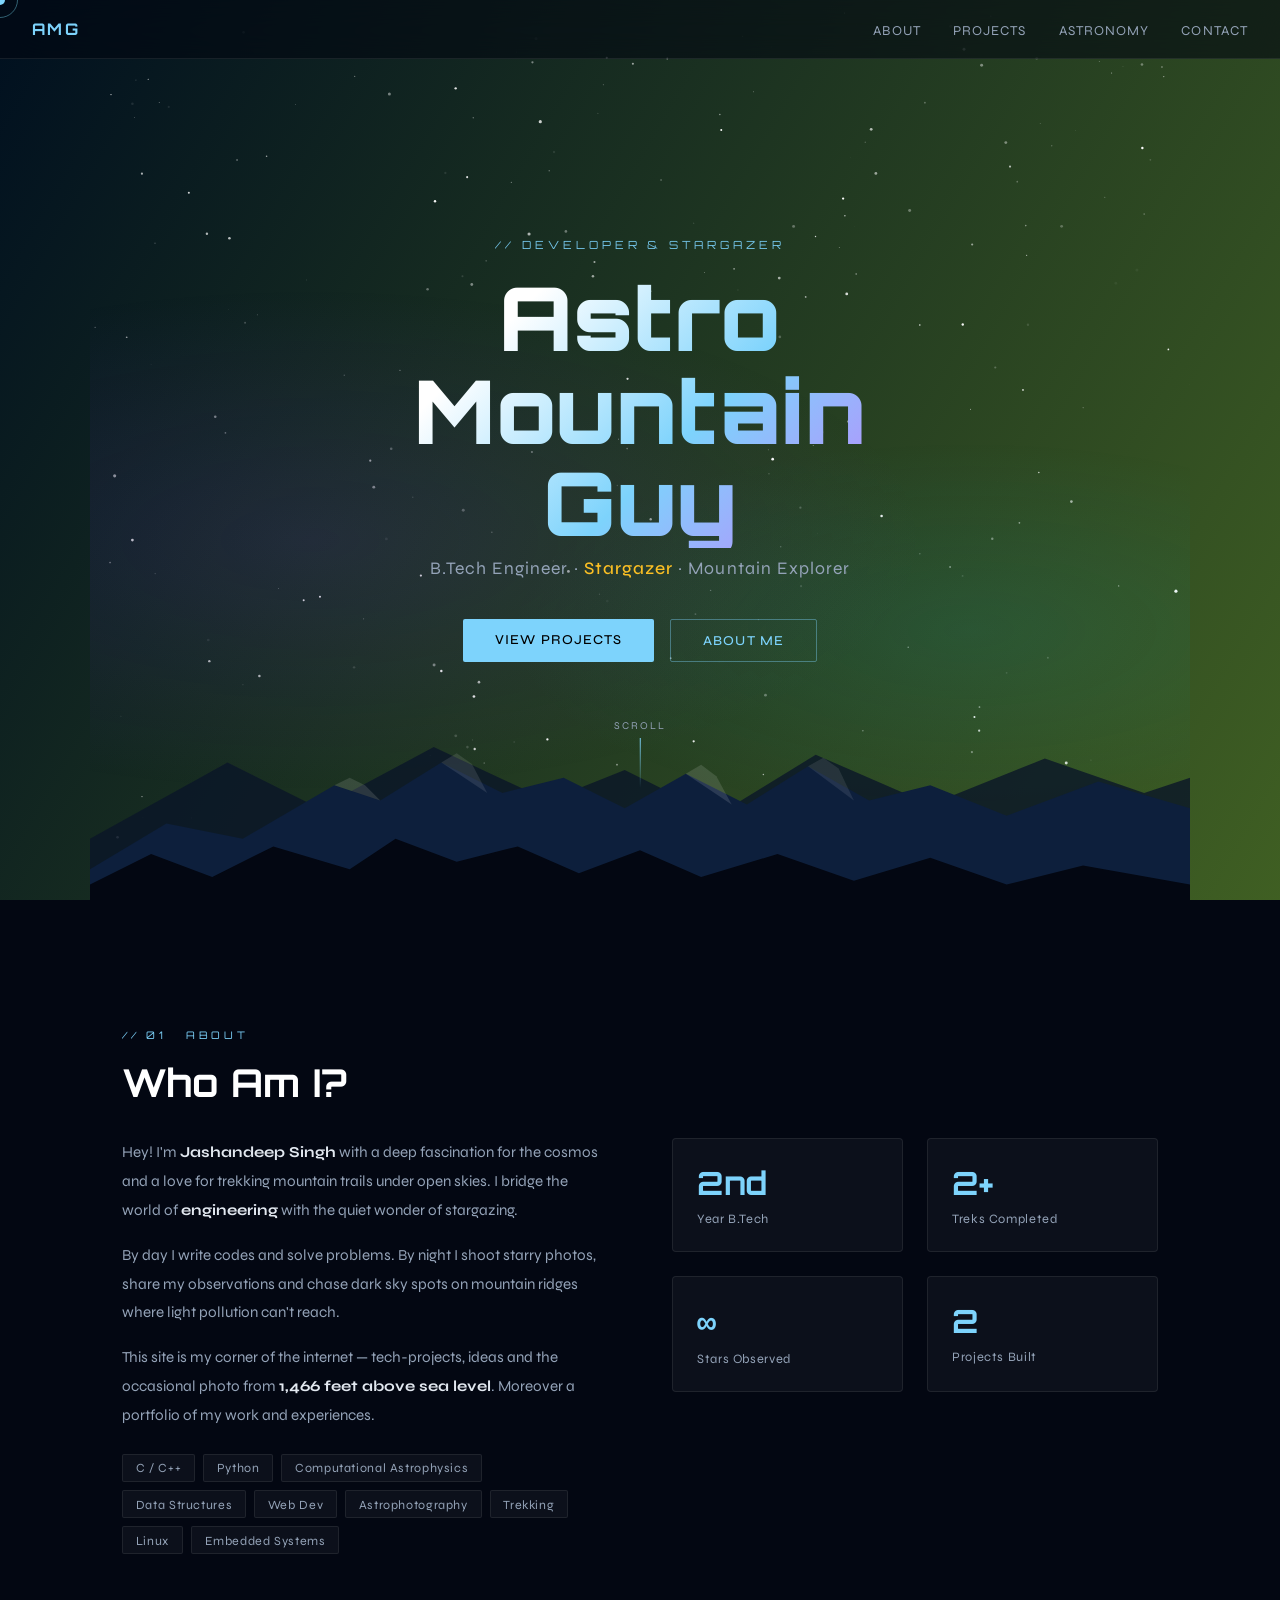
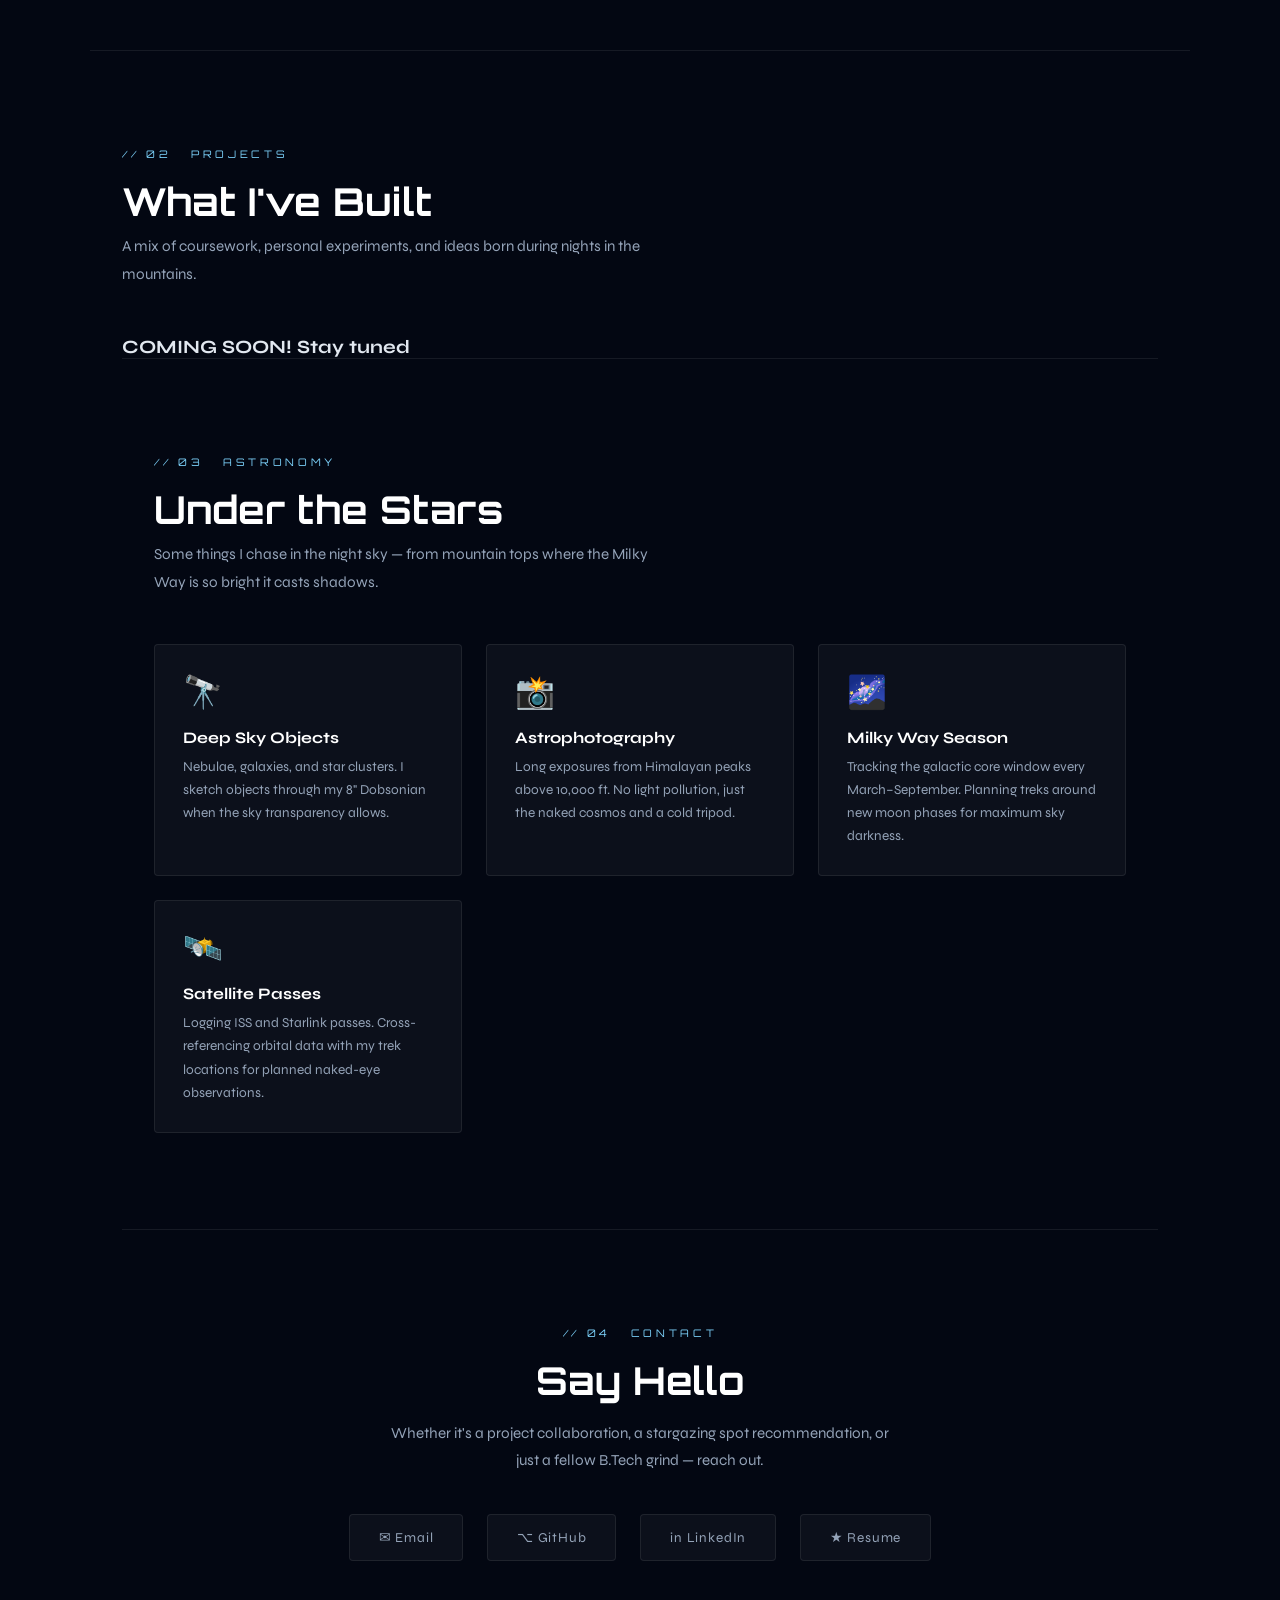
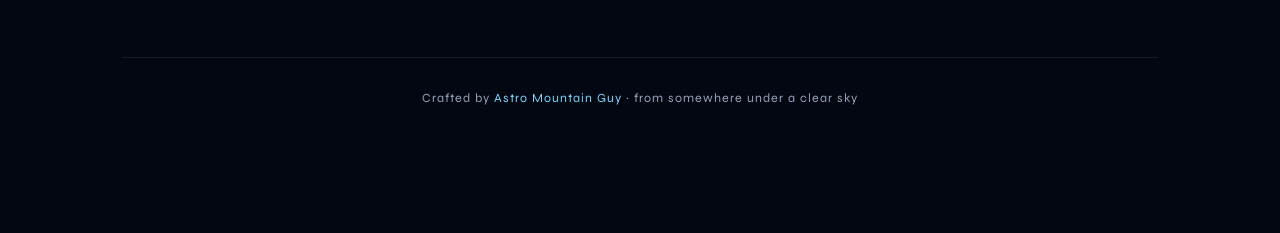
==== commit da062760: "Updated version" ====
--- a/index.html
+++ b/index.html
@@ -71,6 +71,7 @@
         <div class="skill-tags">
           <span class="tag">C / C++</span>
           <span class="tag">Python</span>
+          <span class="tag">Computational Astrophysics</span>  
           <span class="tag">Data Structures</span>
           <span class="tag">Web Dev</span>
           <span class="tag">Astrophotography</span>
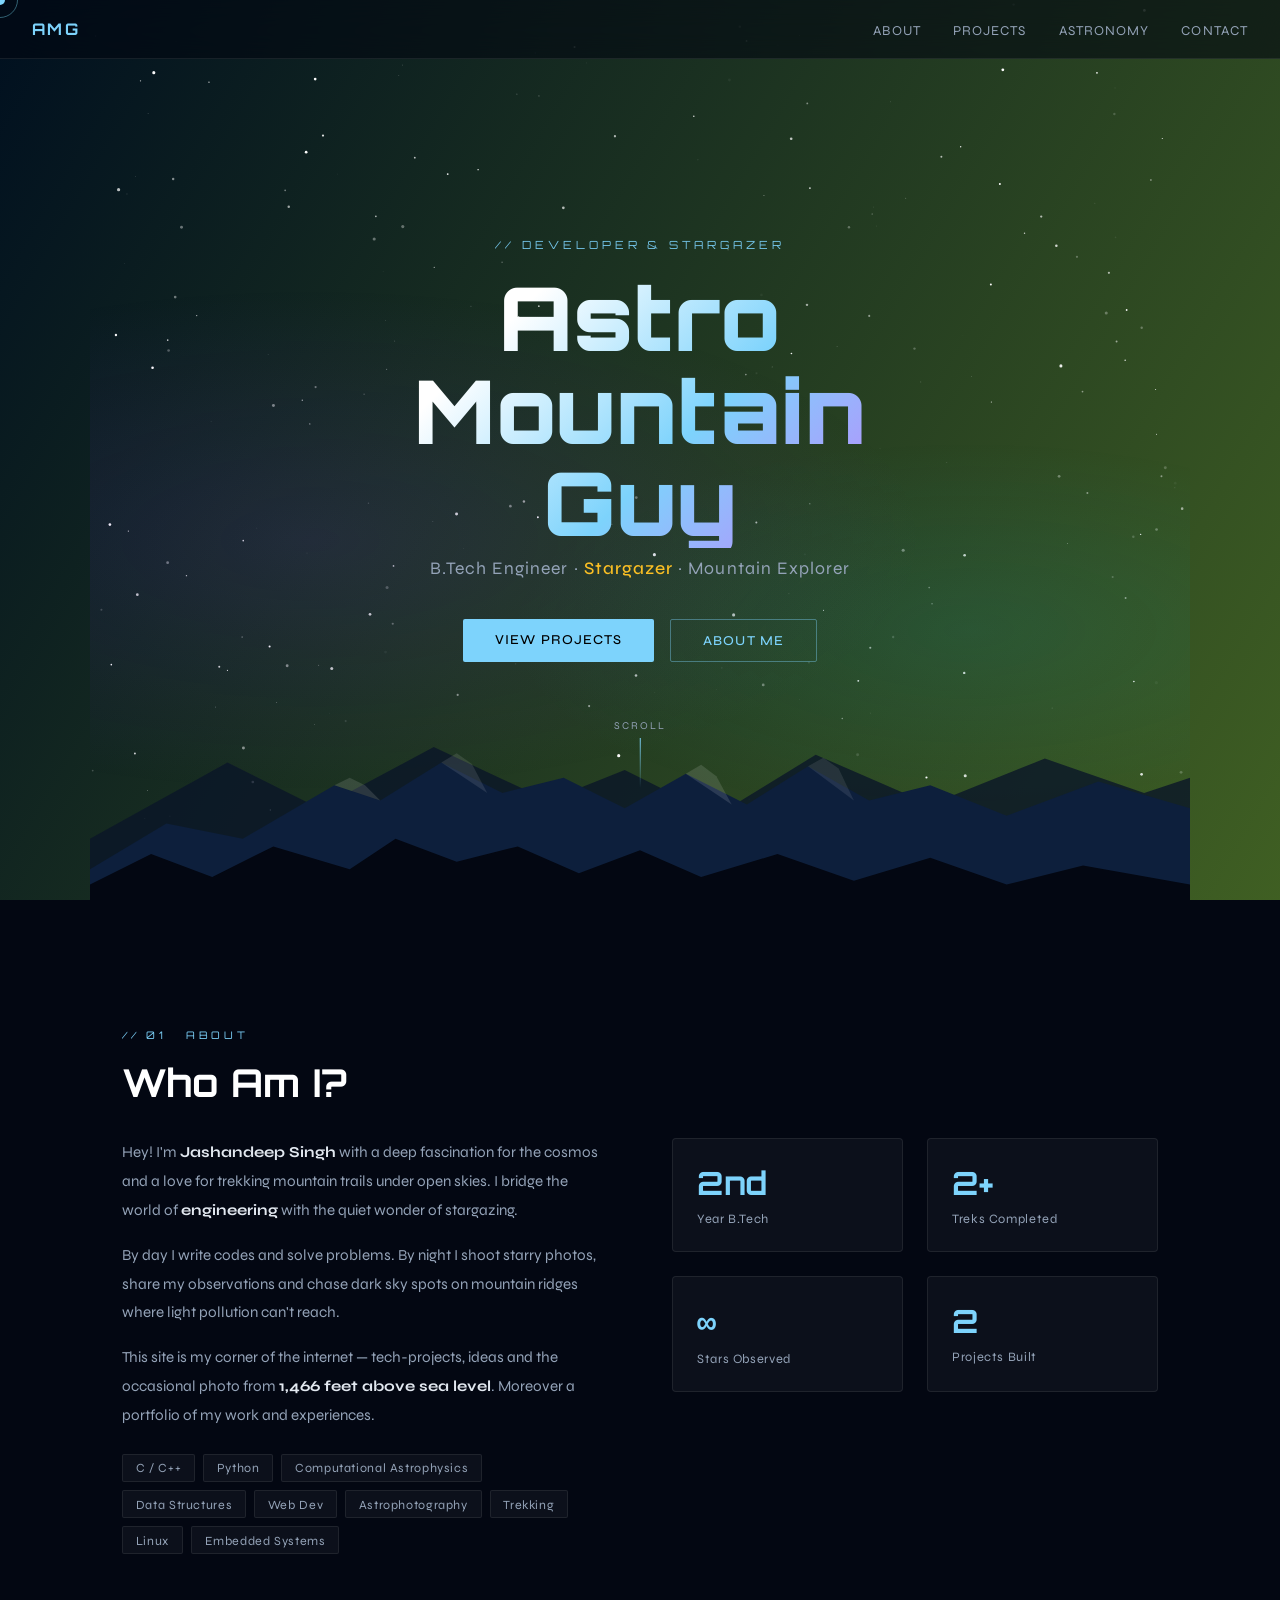
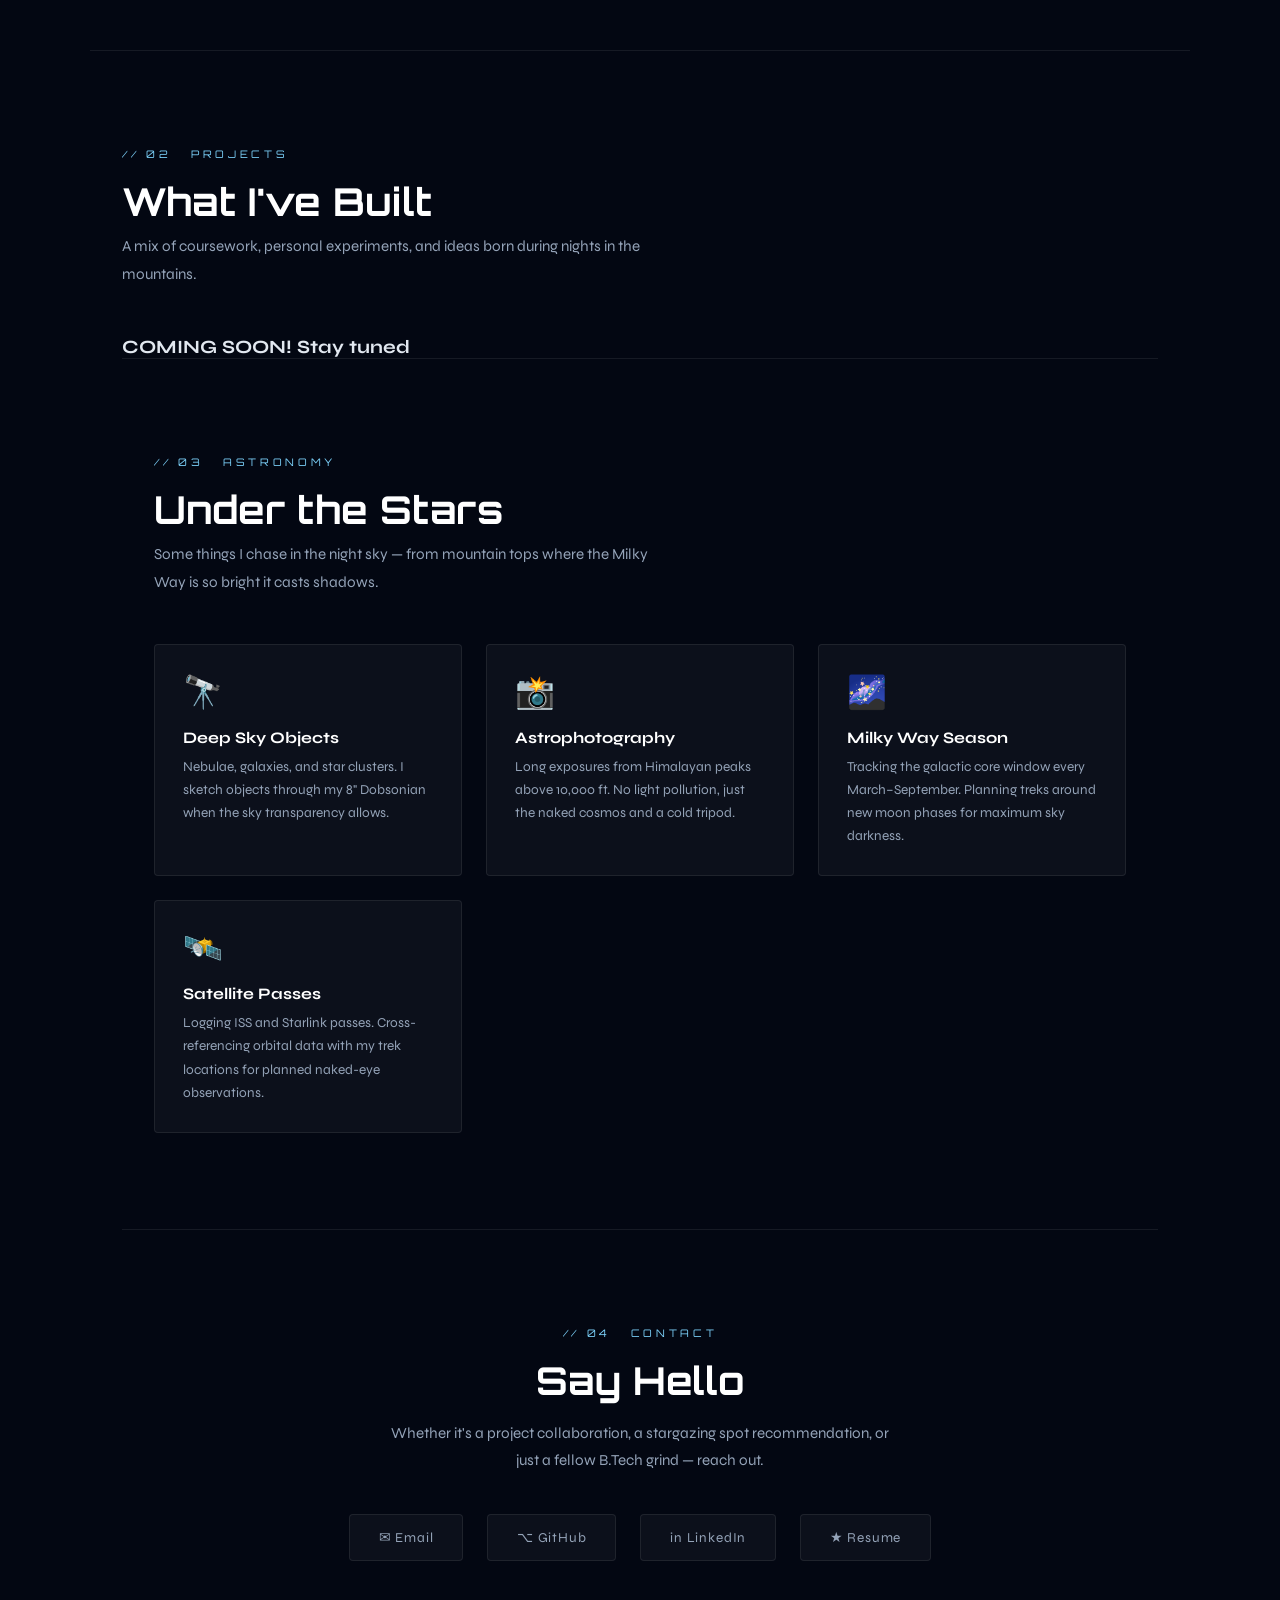
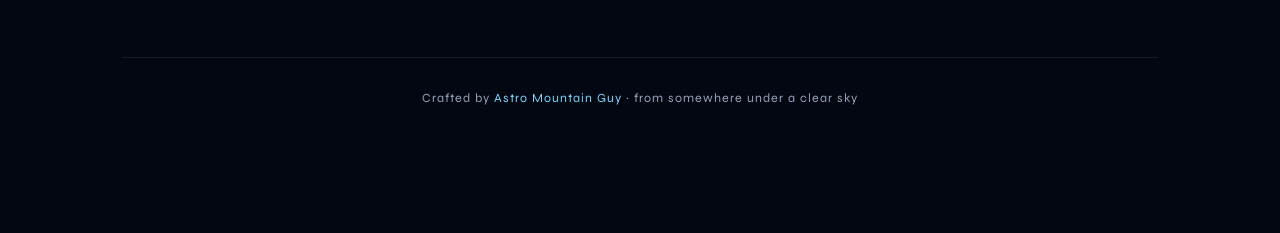
==== commit 51b2a093: "Update index.html" ====
--- a/index.html
+++ b/index.html
@@ -180,7 +180,7 @@
      <a href="mailto:astrofrontyardcosmos@email.com" class="contact-link">✉ Email</a>
       <a href="https://github.com/JashanDX" class="contact-link">⌥ GitHub</a>
       <a href="https://www.linkedin.com/in/jashandeep-singh-889b10241/" class="contact-link">in LinkedIn</a>
-      <a href="https://autocv-f4e010.tiiny.site" class="contact-link">★ Resume</a>
+      <a href="https://https://copper-marrilee-89.tiiny.site" class="contact-link">★ Resume</a>
     </div>
   </section>
 
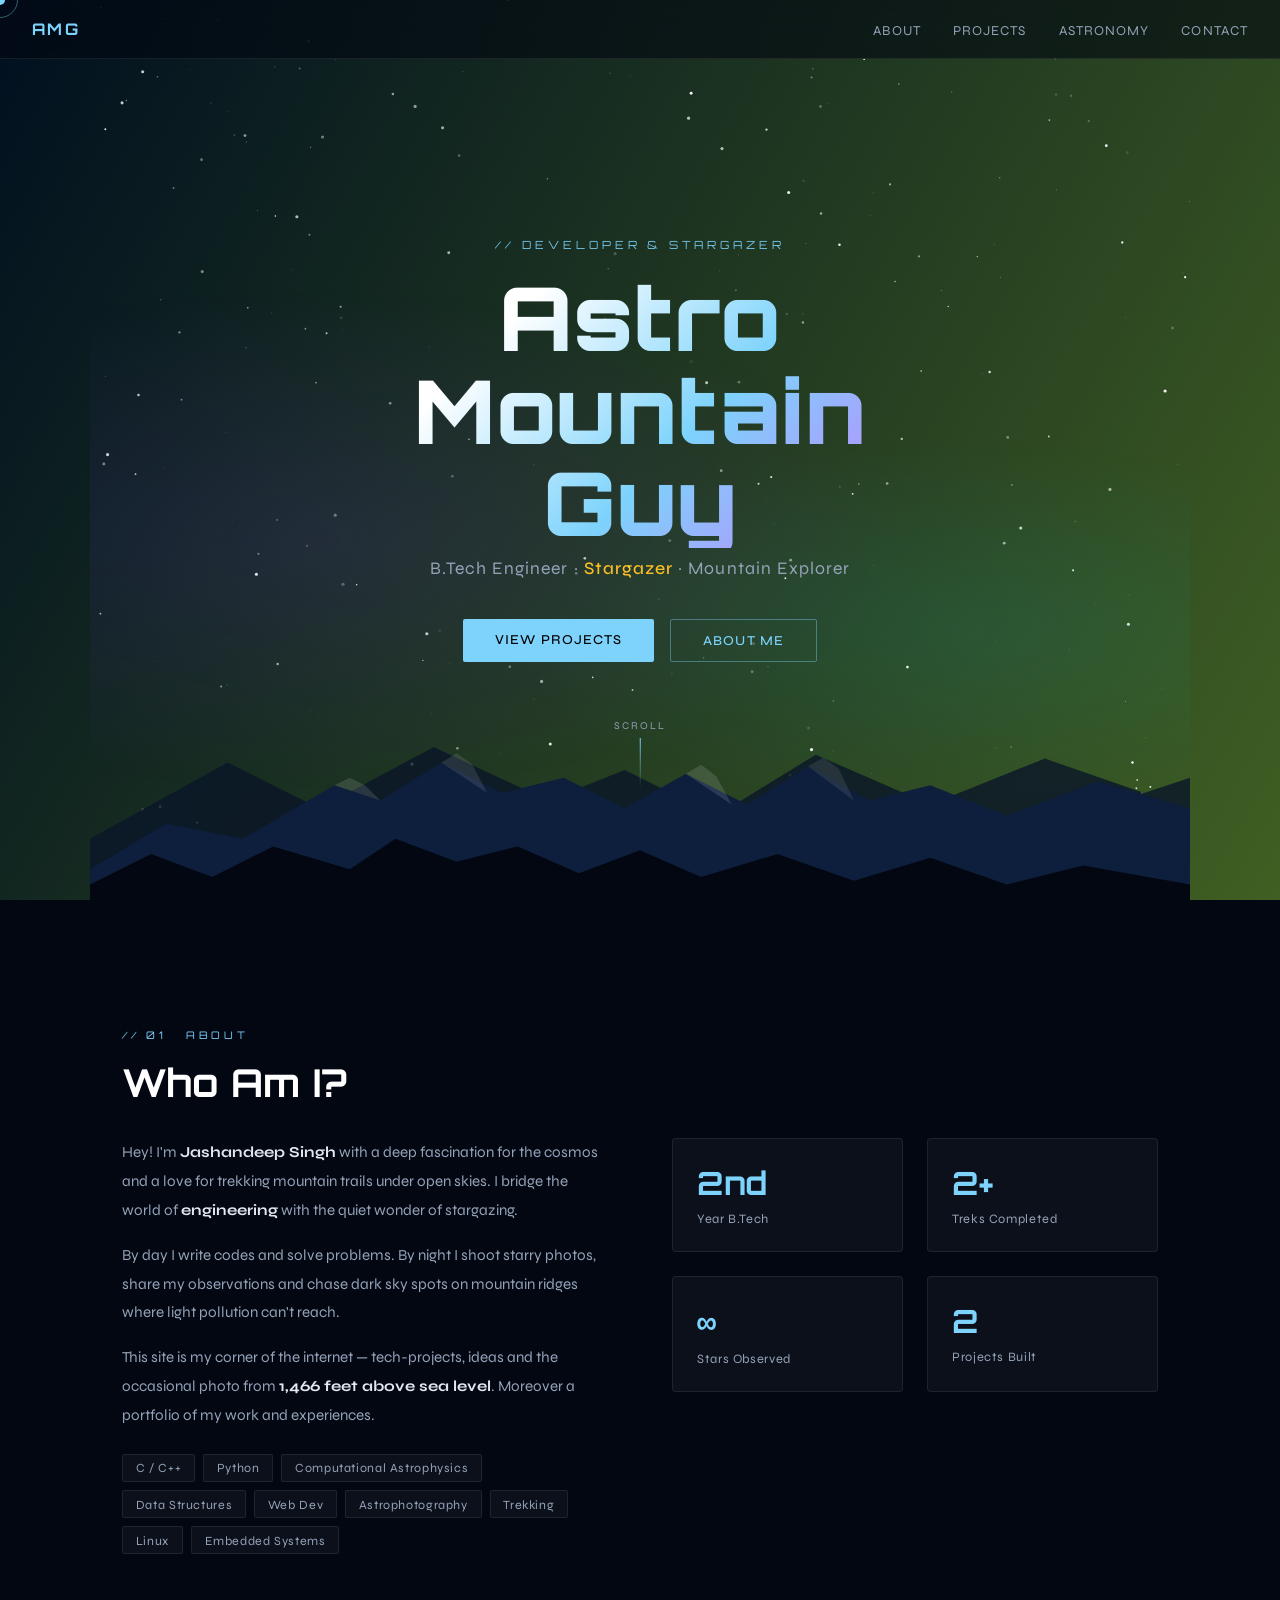
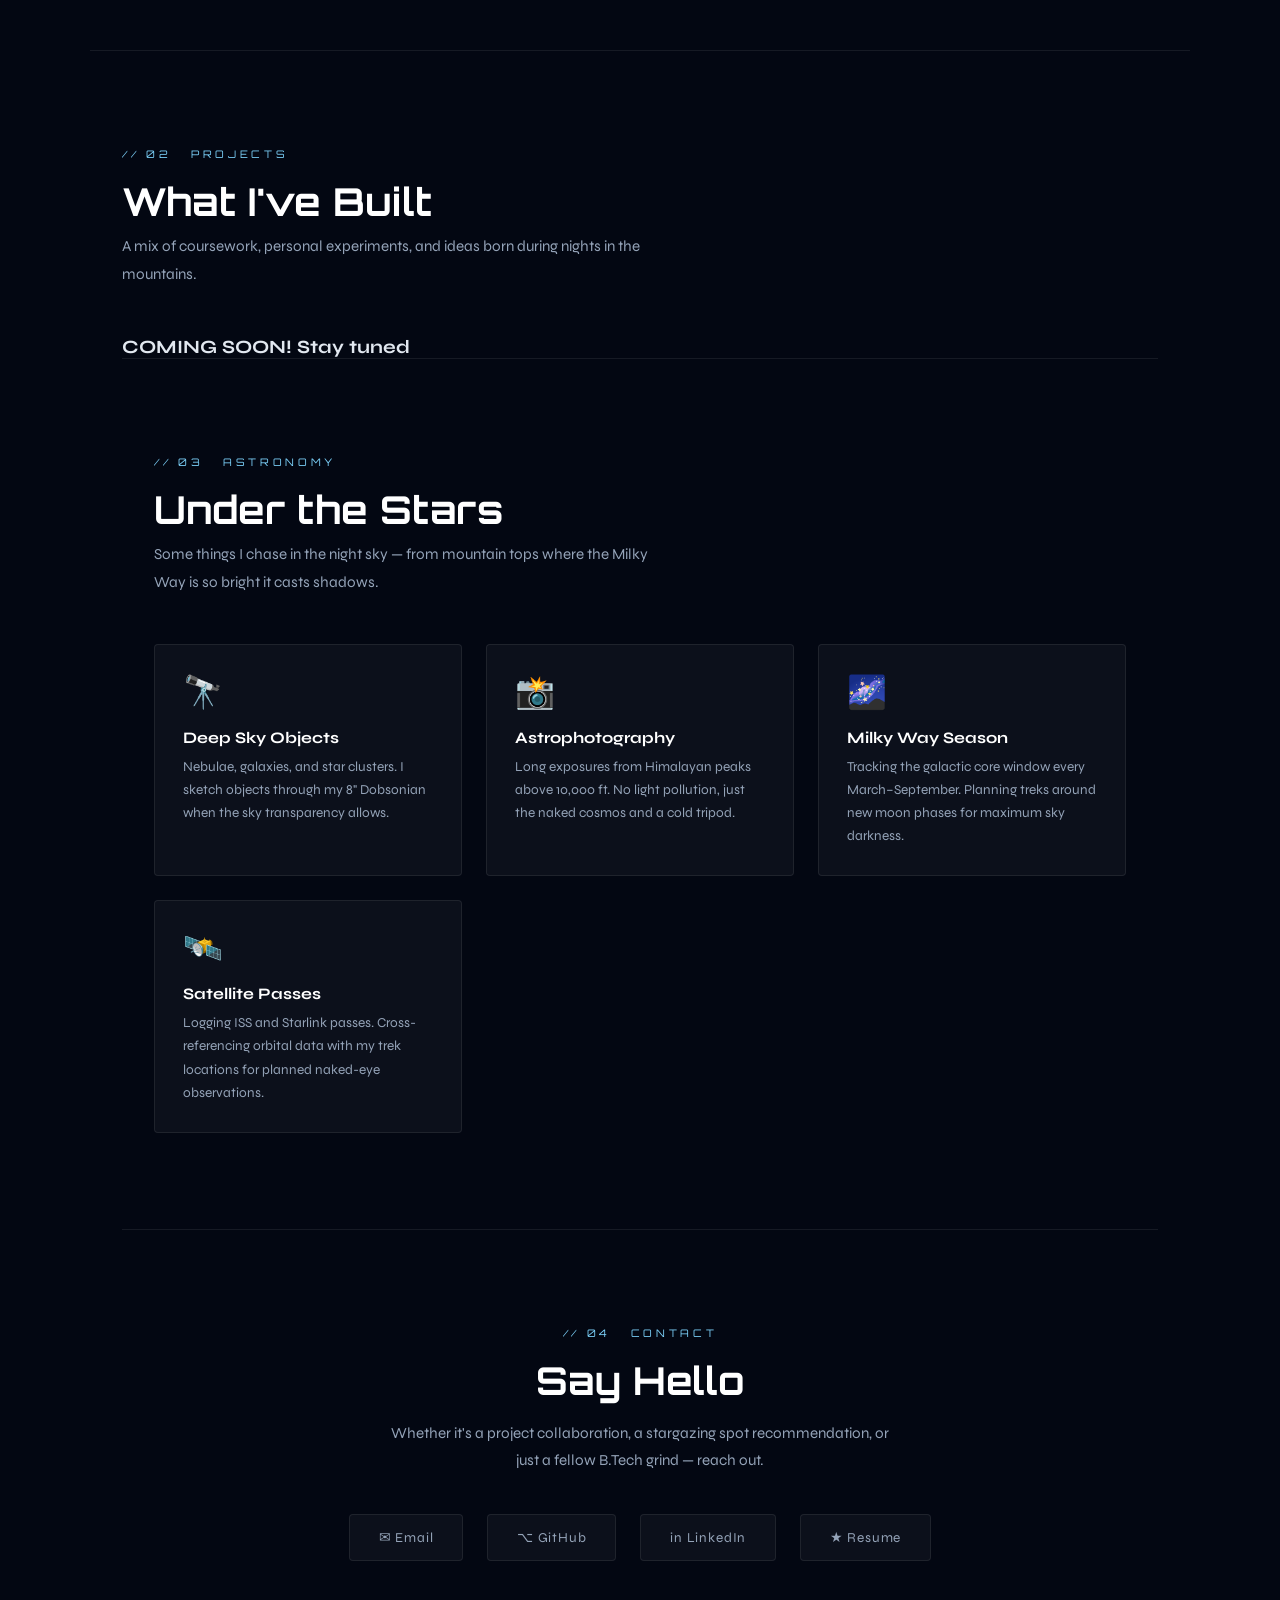
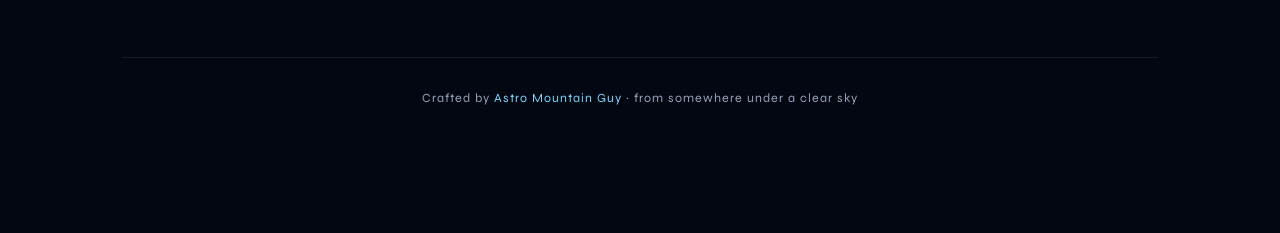
==== commit 489b047b: "Resume link" ====
--- a/index.html
+++ b/index.html
@@ -180,7 +180,7 @@
      <a href="mailto:astrofrontyardcosmos@email.com" class="contact-link">✉ Email</a>
       <a href="https://github.com/JashanDX" class="contact-link">⌥ GitHub</a>
       <a href="https://www.linkedin.com/in/jashandeep-singh-889b10241/" class="contact-link">in LinkedIn</a>
-      <a href="https://https://copper-marrilee-89.tiiny.site" class="contact-link">★ Resume</a>
+      <a href="https://copper-marrilee-89.tiiny.site" class="contact-link">★ Resume</a>
     </div>
   </section>
 
